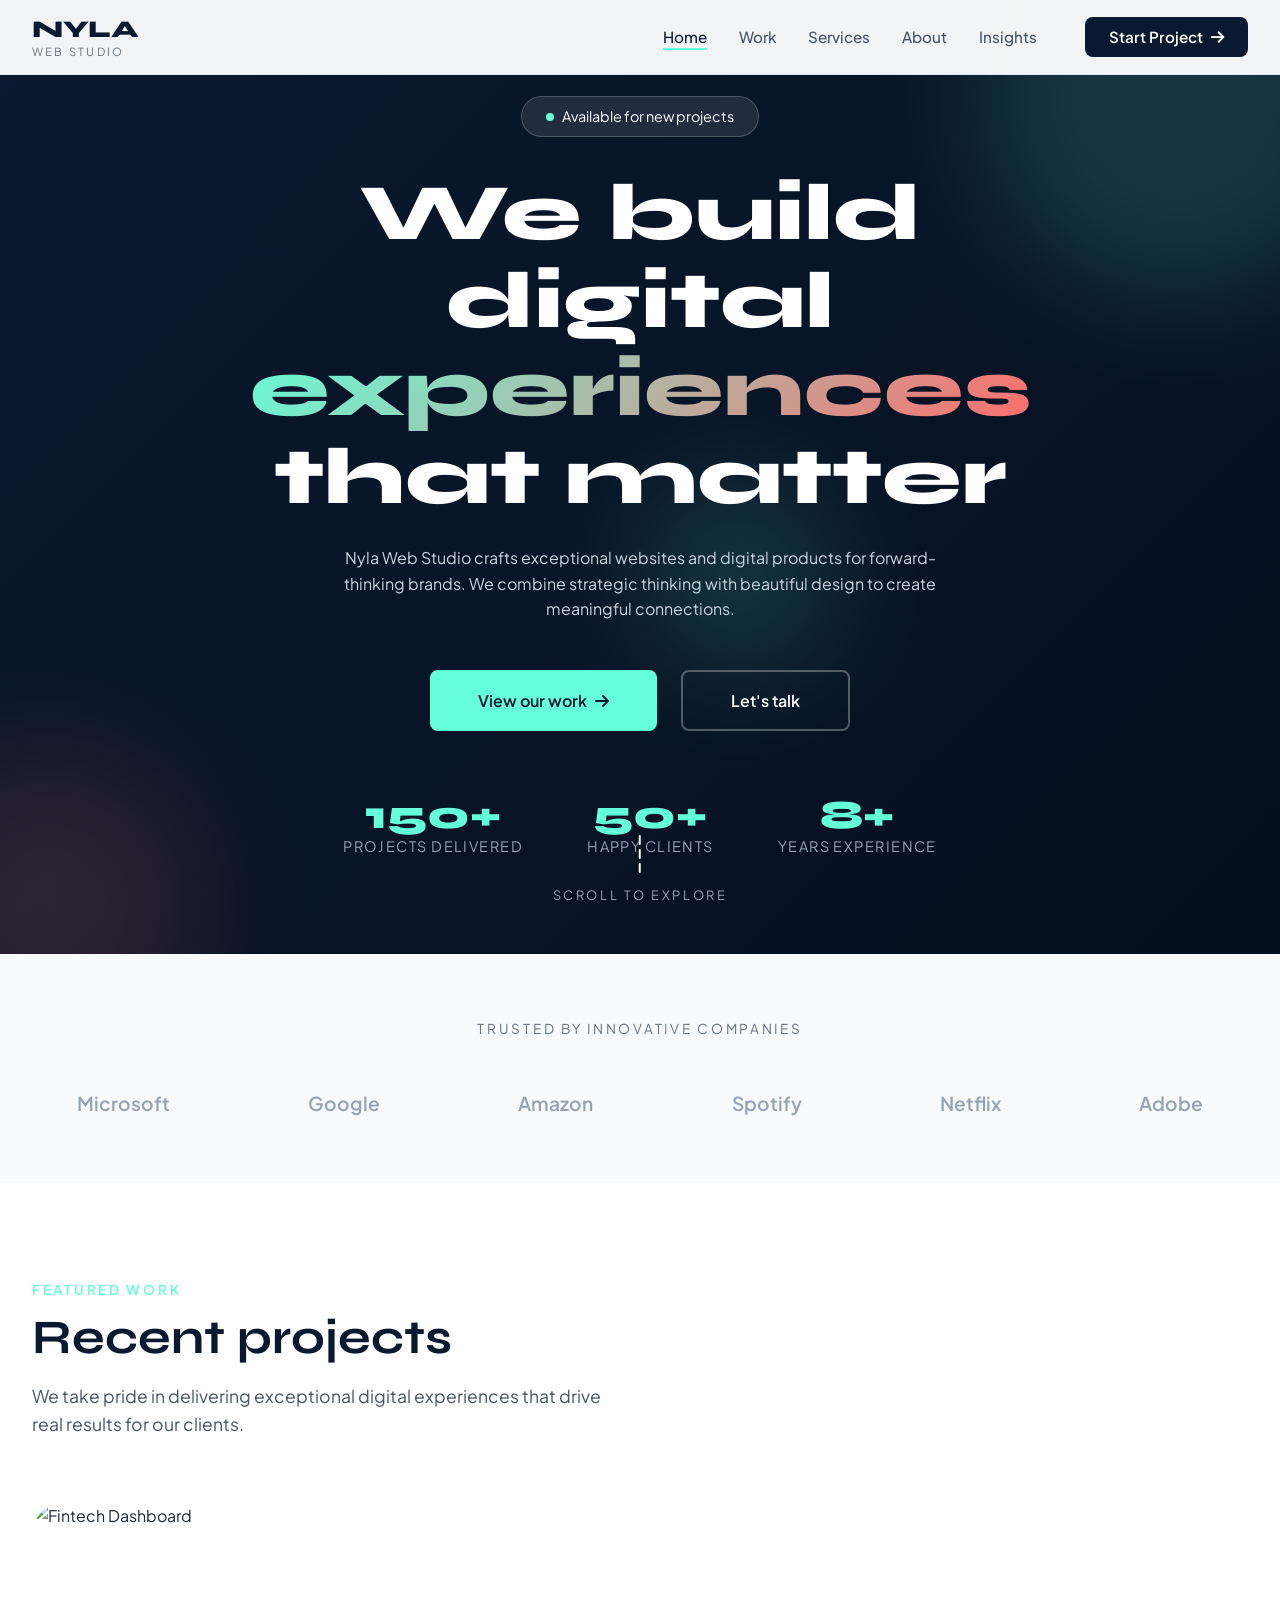
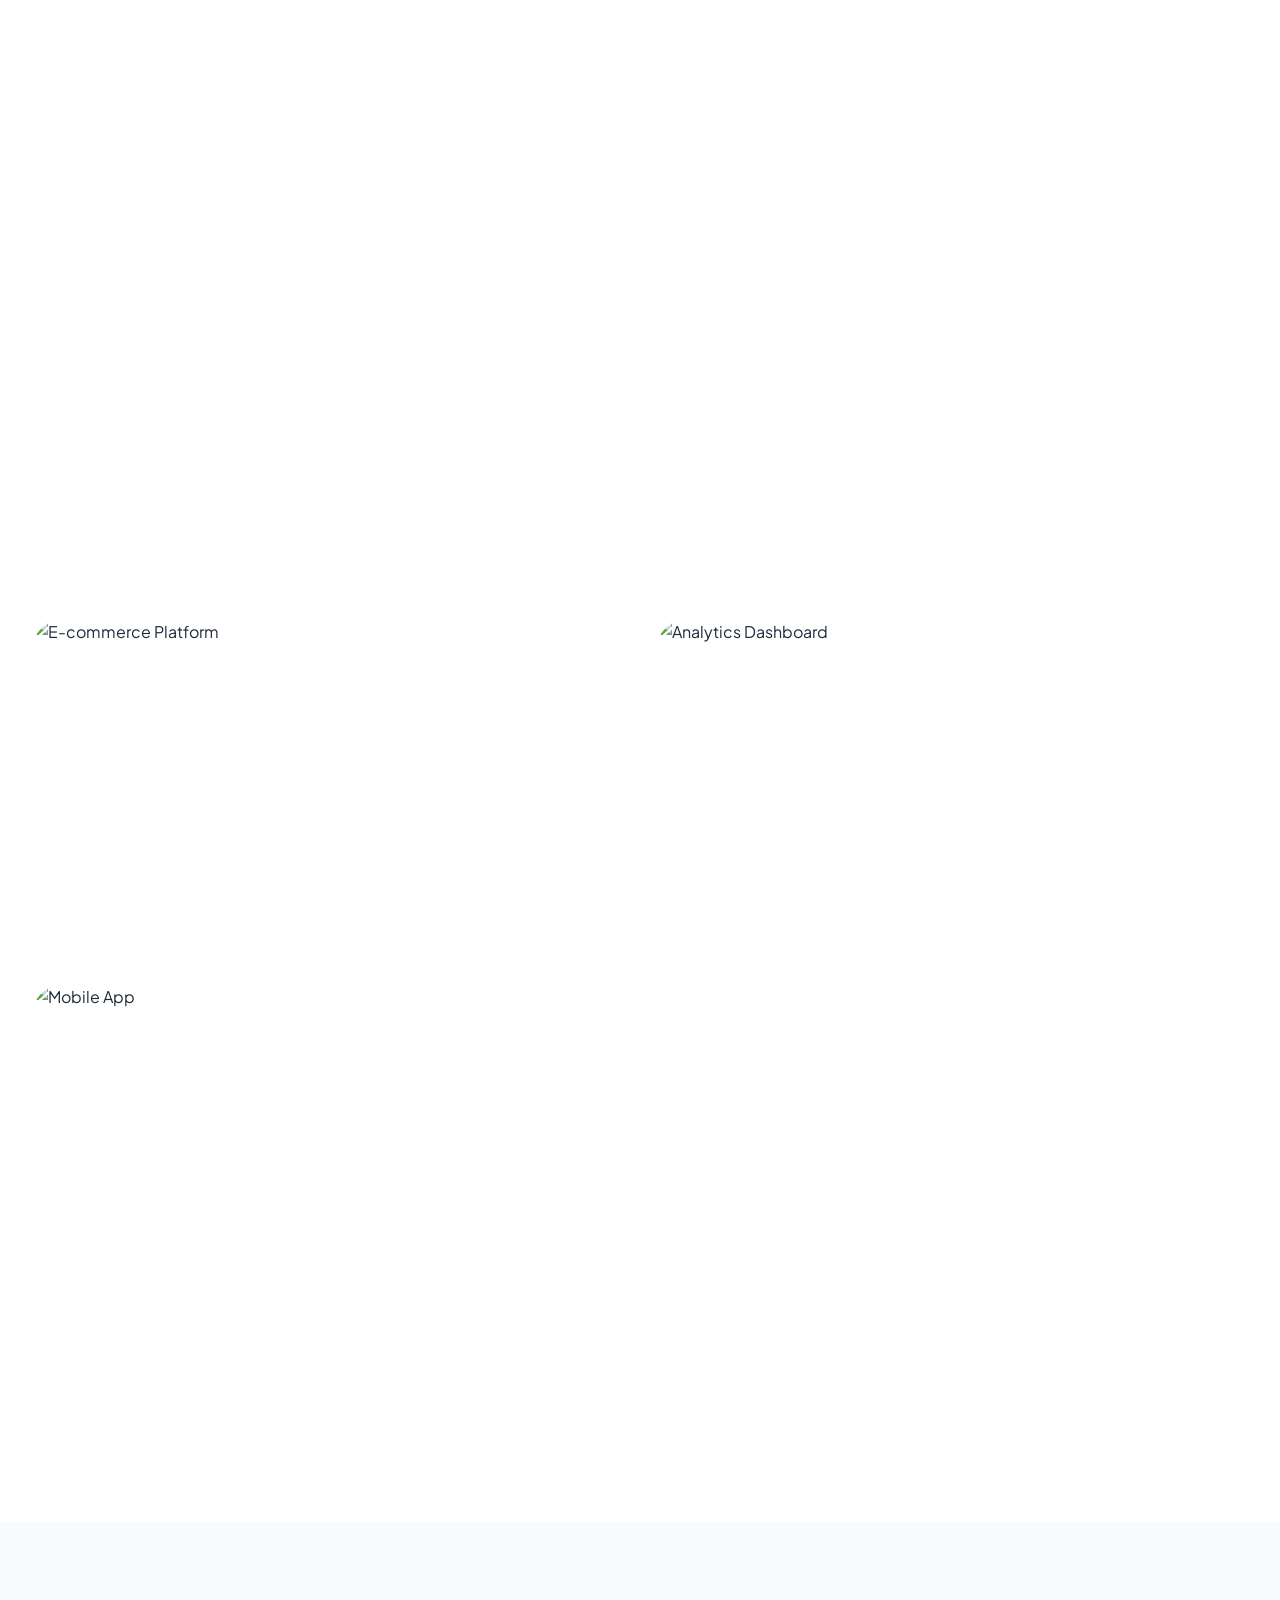
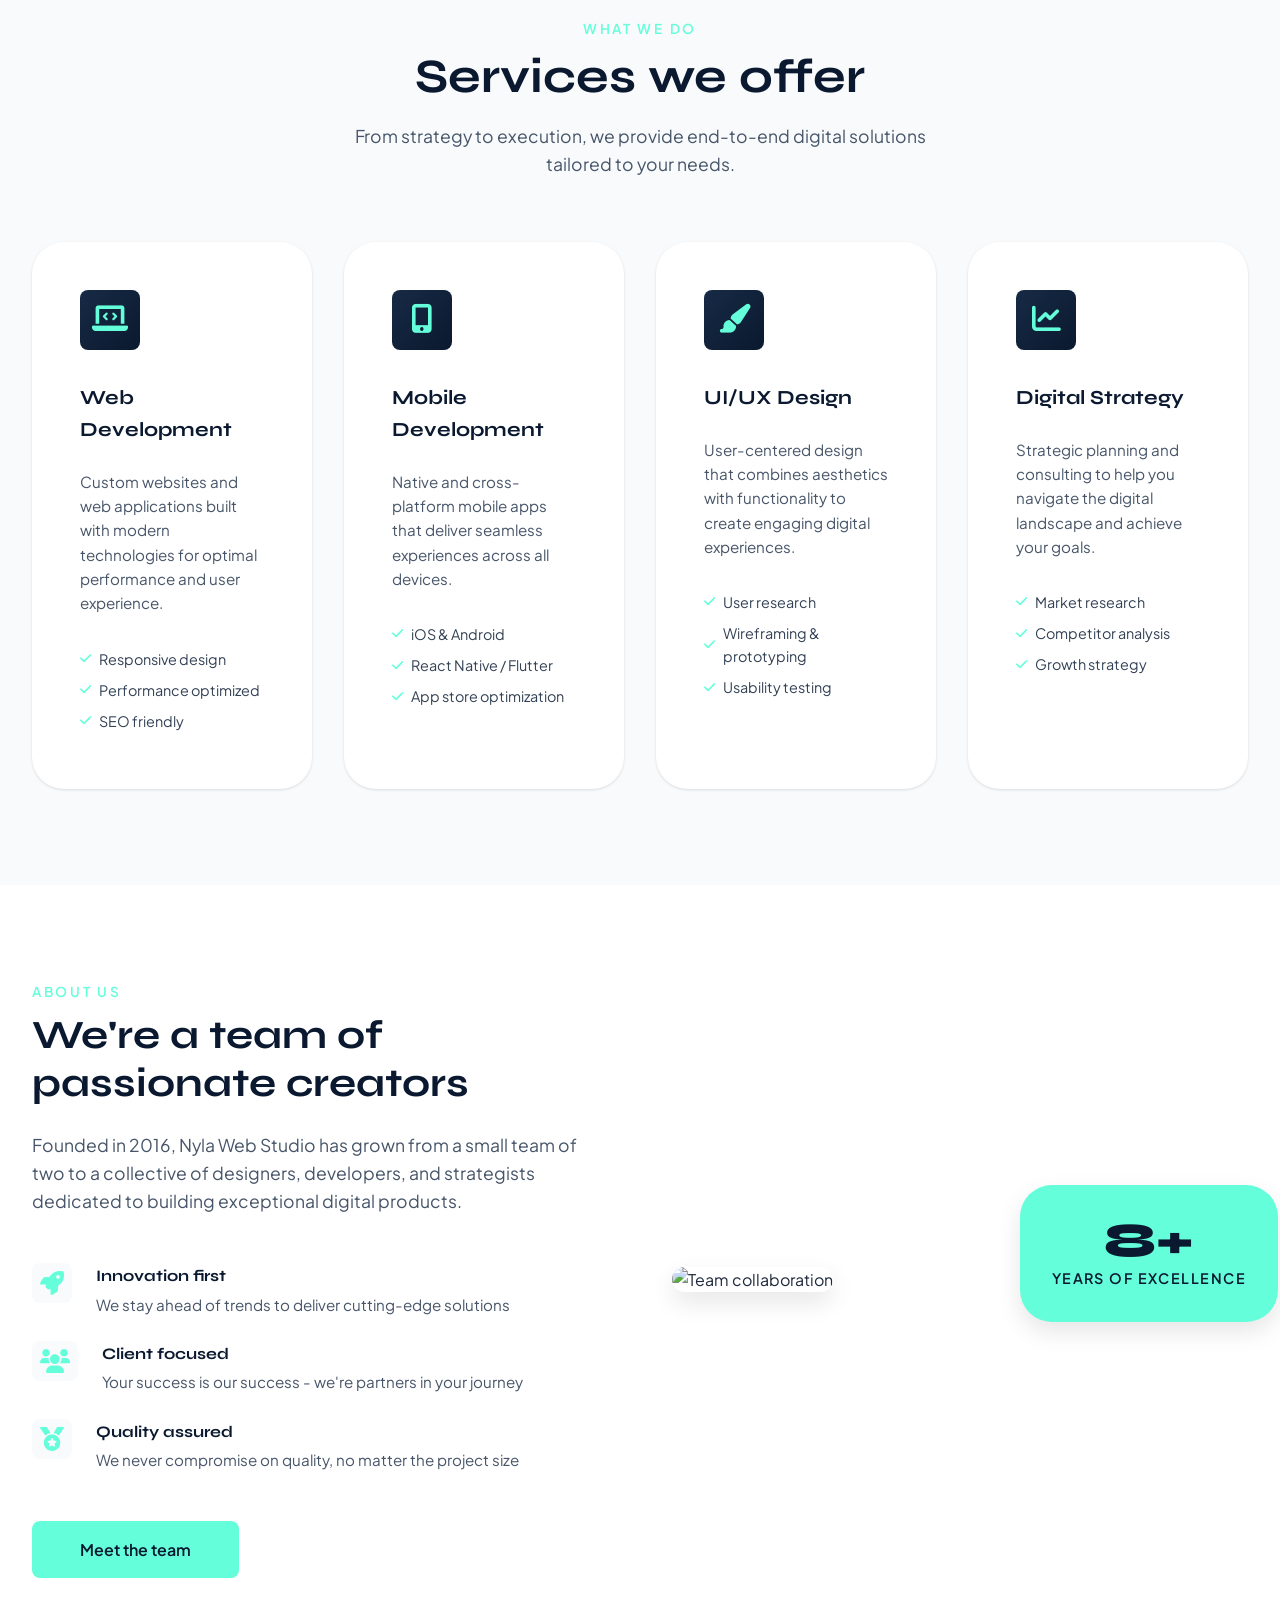
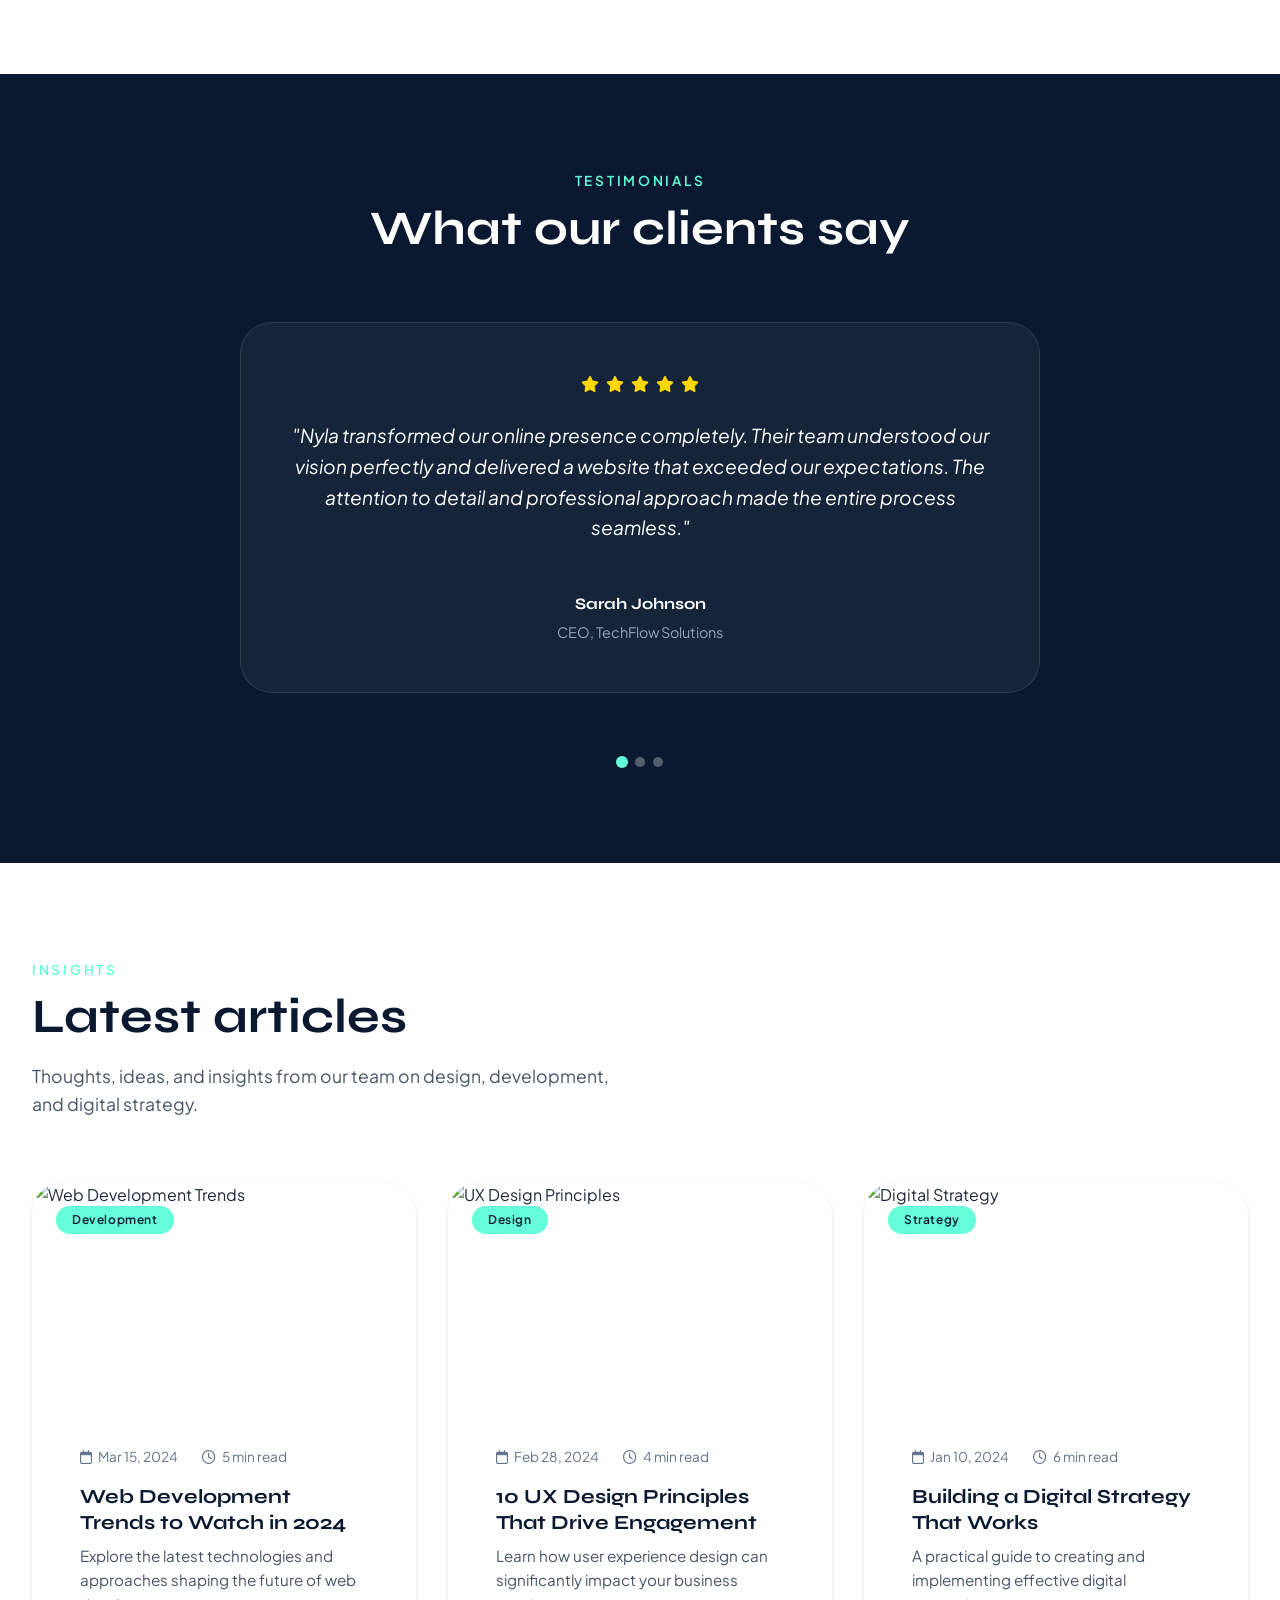
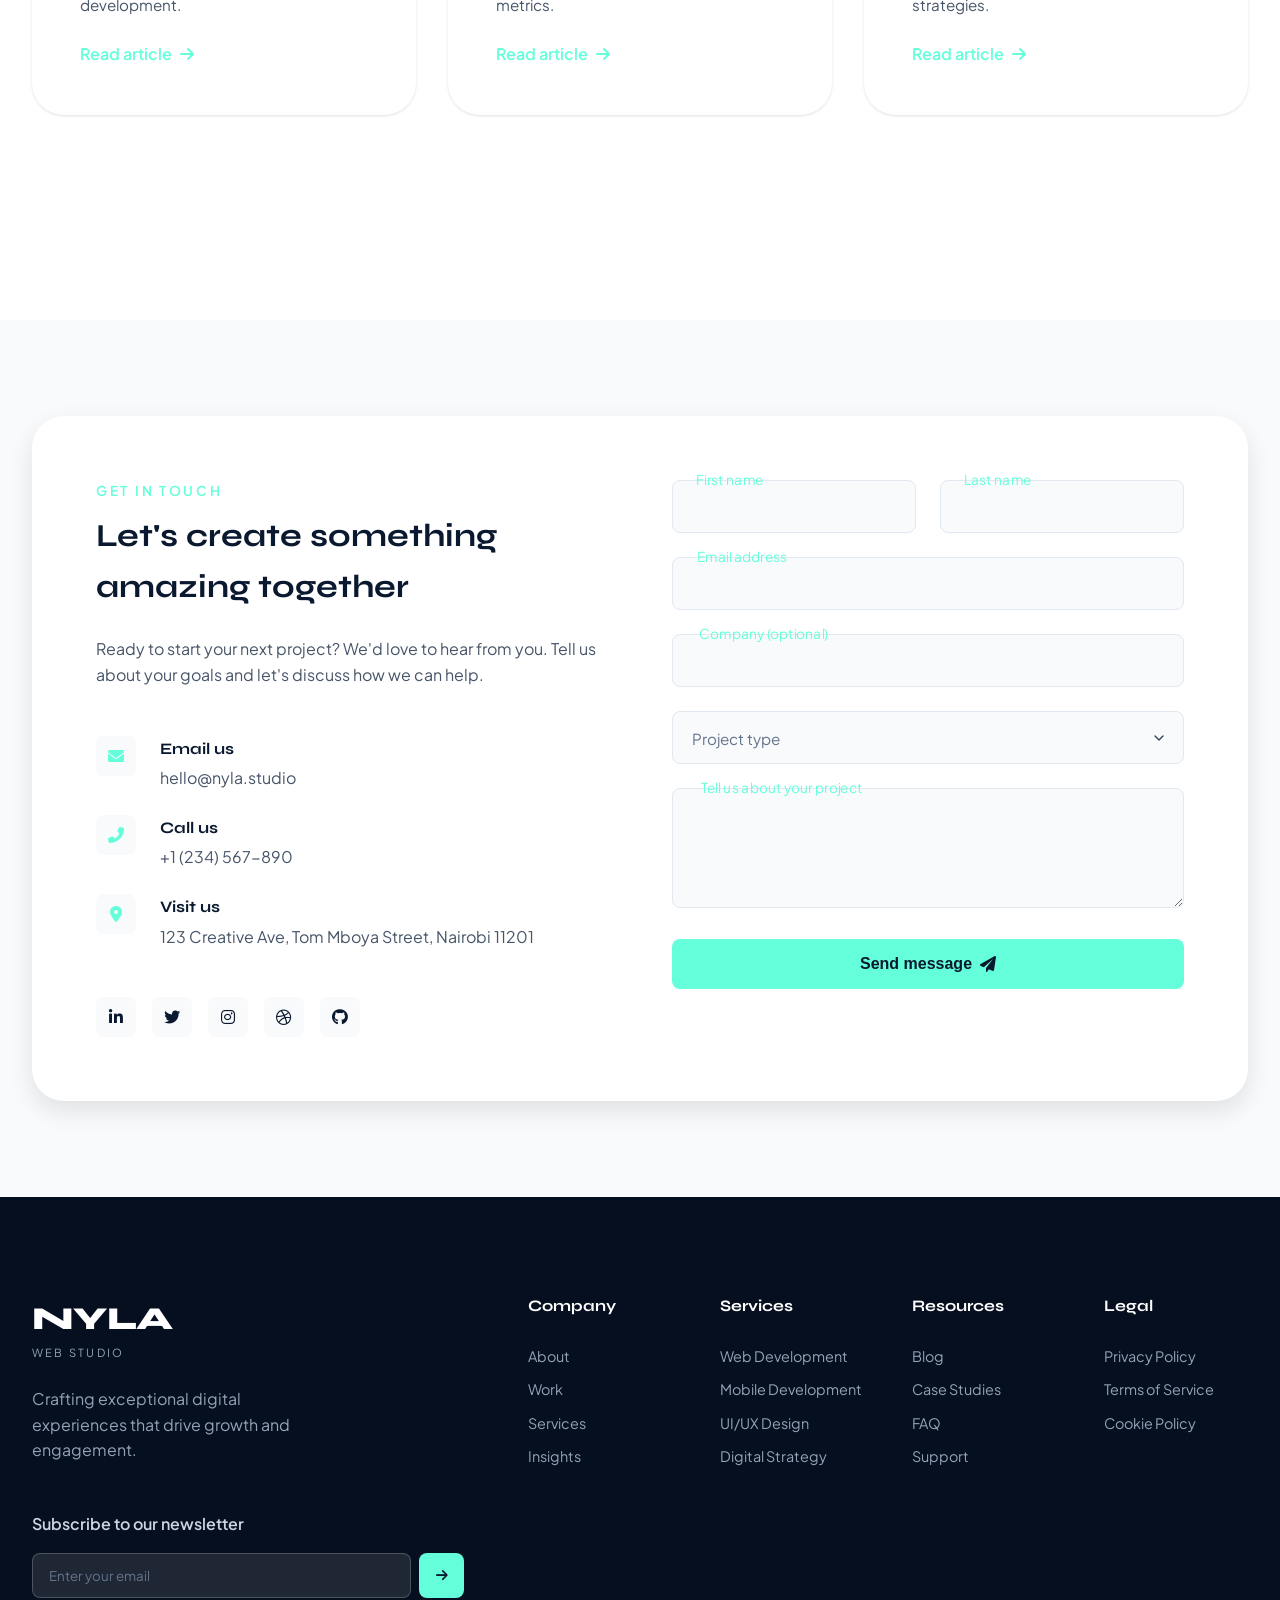
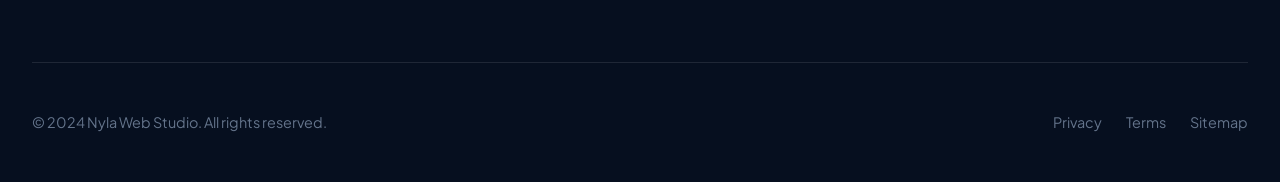
==== index.html @ 53f34f25 "Initial commit: Nyla Web Studio" ====
<!DOCTYPE html>
<html lang="en">
<head>
    <meta charset="UTF-8">
    <meta name="viewport" content="width=device-width, initial-scale=1.0">
    <title>Nyla Web Studio · Digital Innovation & Design</title>
    
    <!-- Font Awesome 6 -->
    <link rel="stylesheet" href="https://cdnjs.cloudflare.com/ajax/libs/font-awesome/6.0.0/css/all.min.css">
    
    <!-- Google Fonts - Professional Pairing -->
    <link rel="preconnect" href="https://fonts.googleapis.com">
    <link rel="preconnect" href="https://fonts.gstatic.com" crossorigin>
    <link href="https://fonts.googleapis.com/css2?family=Plus+Jakarta+Sans:wght@200;300;400;500;600;700;800&family=Syne:wght@400;500;600;700;800&display=swap" rel="stylesheet">
    
    <!-- Custom CSS -->
    <link rel="stylesheet" href="css/style.css">
</head>
<body>
    <!-- Preloader -->
    <div class="preloader">
        <div class="preloader-content">
            <div class="preloader-logo">NYLA</div>
            <div class="preloader-progress">
                <div class="preloader-bar"></div>
            </div>
        </div>
    </div>

    <!-- Navigation -->
    <nav class="navbar">
        <div class="nav-container">
            <a href="#" class="nav-logo">
                <span class="logo-text">NYLA</span>
                <span class="logo-tagline">web studio</span>
            </a>
            
            <div class="nav-menu">
                <ul class="nav-list">
                    <li><a href="#home" class="nav-link active">Home</a></li>
                    <li><a href="#work" class="nav-link">Work</a></li>
                    <li><a href="#services" class="nav-link">Services</a></li>
                    <li><a href="#about" class="nav-link">About</a></li>
                    <li><a href="#insights" class="nav-link">Insights</a></li>
                </ul>
                
                <a href="#contact" class="nav-cta">
                    <span>Start Project</span>
                    <i class="fas fa-arrow-right"></i>
                </a>
            </div>
            
            <div class="nav-toggle">
                <span></span>
                <span></span>
                <span></span>
            </div>
        </div>
    </nav>

    <!-- Hero Section -->
    <section class="hero" id="home">
        <div class="hero-background">
            <div class="hero-shape hero-shape-1"></div>
            <div class="hero-shape hero-shape-2"></div>
            <div class="hero-shape hero-shape-3"></div>
        </div>
        
        <div class="hero-content">
            <div class="hero-badge">
                <span class="badge-pulse"></span>
                Available for new projects
            </div>
            
            <h1 class="hero-title">
                <span class="title-line">We build digital</span>
                <span class="title-line gradient-text">experiences</span>
                <span class="title-line">that matter</span>
            </h1>
            
            <p class="hero-description">
                Nyla Web Studio crafts exceptional websites and digital products for forward-thinking brands. 
                We combine strategic thinking with beautiful design to create meaningful connections.
            </p>
            
            <div class="hero-cta">
                <a href="#work" class="btn btn-primary">
                    View our work
                    <i class="fas fa-arrow-right"></i>
                </a>
                <a href="#contact" class="btn btn-outline">
                    Let's talk
                </a>
            </div>
            
            <div class="hero-stats">
                <div class="stat-item">
                    <div class="stat-number" data-count="150">0</div>
                    <div class="stat-label">Projects delivered</div>
                </div>
                <div class="stat-item">
                    <div class="stat-number" data-count="50">0</div>
                    <div class="stat-label">Happy clients</div>
                </div>
                <div class="stat-item">
                    <div class="stat-number" data-count="8">0</div>
                    <div class="stat-label">Years experience</div>
                </div>
            </div>
        </div>
        
        <div class="hero-scroll">
            <div class="scroll-indicator">
                <span></span>
                <span></span>
                <span></span>
            </div>
            <span class="scroll-text">Scroll to explore</span>
        </div>
    </section>

    <!-- Trusted By Section -->
    <section class="trusted-by">
        <div class="container">
            <p class="trusted-title">Trusted by innovative companies</p>
            <div class="trusted-logos">
                <div class="logo-item"><span>Microsoft</span></div>
                <div class="logo-item"><span>Google</span></div>
                <div class="logo-item"><span>Amazon</span></div>
                <div class="logo-item"><span>Spotify</span></div>
                <div class="logo-item"><span>Netflix</span></div>
                <div class="logo-item"><span>Adobe</span></div>
            </div>
        </div>
    </section>

    <!-- Featured Work Section -->
    <section class="work" id="work">
        <div class="container">
            <div class="section-header">
                <div class="section-subtitle">Featured work</div>
                <h2 class="section-title">Recent projects</h2>
                <p class="section-description">
                    We take pride in delivering exceptional digital experiences that drive real results for our clients.
                </p>
            </div>
            
            <div class="work-grid">
                <!-- Project 1 -->
                <div class="work-item featured">
                    <div class="work-media">
                        <img src="https://images.unsplash.com/photo-1460925895917-afdab827c52f?w=1200" alt="Fintech Dashboard" class="work-image">
                        <div class="work-overlay">
                            <div class="work-categories">
                                <span>Web App</span>
                                <span>Dashboard</span>
                            </div>
                            <h3 class="work-title">Fintech Analytics Platform</h3>
                            <p class="work-description">A comprehensive dashboard for real-time financial data visualization and reporting.</p>
                            <a href="#" class="work-link">
                                View case study <i class="fas fa-arrow-right"></i>
                            </a>
                        </div>
                    </div>
                </div>
                
                <!-- Project 2 -->
                <div class="work-item">
                    <div class="work-media">
                        <img src="https://images.unsplash.com/photo-1522542550221-31fd19575a2d?w=800" alt="E-commerce Platform" class="work-image">
                        <div class="work-overlay">
                            <div class="work-categories">
                                <span>E-commerce</span>
                                <span>Mobile</span>
                            </div>
                            <h3 class="work-title">Luxury Fashion Store</h3>
                            <p class="work-description">Premium e-commerce experience for a high-end fashion brand.</p>
                            <a href="#" class="work-link">
                                View case study <i class="fas fa-arrow-right"></i>
                            </a>
                        </div>
                    </div>
                </div>
                
                <!-- Project 3 -->
                <div class="work-item">
                    <div class="work-media">
                        <img src="https://images.unsplash.com/photo-1551288049-bebda4e38f71?w=800" alt="Analytics Dashboard" class="work-image">
                        <div class="work-overlay">
                            <div class="work-categories">
                                <span>SaaS</span>
                                <span>Analytics</span>
                            </div>
                            <h3 class="work-title">Marketing Intelligence</h3>
                            <p class="work-description">SaaS platform for marketing teams to track and optimize campaigns.</p>
                            <a href="#" class="work-link">
                                View case study <i class="fas fa-arrow-right"></i>
                            </a>
                        </div>
                    </div>
                </div>
                
                <!-- Project 4 -->
                <div class="work-item">
                    <div class="work-media">
                        <img src="https://images.unsplash.com/photo-1551650975-87deedd944c3?w=800" alt="Mobile App" class="work-image">
                        <div class="work-overlay">
                            <div class="work-categories">
                                <span>Mobile App</span>
                                <span>iOS/Android</span>
                            </div>
                            <h3 class="work-title">Fitness Tracker App</h3>
                            <p class="work-description">Cross-platform fitness application with personalized workout plans.</p>
                            <a href="#" class="work-link">
                                View case study <i class="fas fa-arrow-right"></i>
                            </a>
                        </div>
                    </div>
                </div>
            </div>
            
            <div class="work-cta">
                <a href="#" class="btn btn-outline">
                    View all projects
                    <i class="fas fa-arrow-right"></i>
                </a>
            </div>
        </div>
    </section>

    <!-- Services Section -->
    <section class="services" id="services">
        <div class="container">
            <div class="section-header center">
                <div class="section-subtitle">What we do</div>
                <h2 class="section-title">Services we offer</h2>
                <p class="section-description">
                    From strategy to execution, we provide end-to-end digital solutions tailored to your needs.
                </p>
            </div>
            
            <div class="services-grid">
                <!-- Service 1 -->
                <div class="service-card">
                    <div class="service-icon">
                        <i class="fas fa-laptop-code"></i>
                    </div>
                    <h3 class="service-title">Web Development</h3>
                    <p class="service-description">
                        Custom websites and web applications built with modern technologies for optimal performance and user experience.
                    </p>
                    <ul class="service-features">
                        <li><i class="fas fa-check"></i> Responsive design</li>
                        <li><i class="fas fa-check"></i> Performance optimized</li>
                        <li><i class="fas fa-check"></i> SEO friendly</li>
                    </ul>
                </div>
                
                <!-- Service 2 -->
                <div class="service-card">
                    <div class="service-icon">
                        <i class="fas fa-mobile-alt"></i>
                    </div>
                    <h3 class="service-title">Mobile Development</h3>
                    <p class="service-description">
                        Native and cross-platform mobile apps that deliver seamless experiences across all devices.
                    </p>
                    <ul class="service-features">
                        <li><i class="fas fa-check"></i> iOS & Android</li>
                        <li><i class="fas fa-check"></i> React Native / Flutter</li>
                        <li><i class="fas fa-check"></i> App store optimization</li>
                    </ul>
                </div>
                
                <!-- Service 3 -->
                <div class="service-card">
                    <div class="service-icon">
                        <i class="fas fa-paint-brush"></i>
                    </div>
                    <h3 class="service-title">UI/UX Design</h3>
                    <p class="service-description">
                        User-centered design that combines aesthetics with functionality to create engaging digital experiences.
                    </p>
                    <ul class="service-features">
                        <li><i class="fas fa-check"></i> User research</li>
                        <li><i class="fas fa-check"></i> Wireframing & prototyping</li>
                        <li><i class="fas fa-check"></i> Usability testing</li>
                    </ul>
                </div>
                
                <!-- Service 4 -->
                <div class="service-card">
                    <div class="service-icon">
                        <i class="fas fa-chart-line"></i>
                    </div>
                    <h3 class="service-title">Digital Strategy</h3>
                    <p class="service-description">
                        Strategic planning and consulting to help you navigate the digital landscape and achieve your goals.
                    </p>
                    <ul class="service-features">
                        <li><i class="fas fa-check"></i> Market research</li>
                        <li><i class="fas fa-check"></i> Competitor analysis</li>
                        <li><i class="fas fa-check"></i> Growth strategy</li>
                    </ul>
                </div>
            </div>
        </div>
    </section>

    <!-- About Section -->
    <section class="about" id="about">
        <div class="container">
            <div class="about-grid">
                <div class="about-content">
                    <div class="section-subtitle">About us</div>
                    <h2 class="about-title">We're a team of passionate creators</h2>
                    <p class="about-description">
                        Founded in 2016, Nyla Web Studio has grown from a small team of two to a collective of 
                        designers, developers, and strategists dedicated to building exceptional digital products.
                    </p>
                    
                    <div class="about-features">
                        <div class="feature">
                            <i class="fas fa-rocket"></i>
                            <div>
                                <h4>Innovation first</h4>
                                <p>We stay ahead of trends to deliver cutting-edge solutions</p>
                            </div>
                        </div>
                        <div class="feature">
                            <i class="fas fa-users"></i>
                            <div>
                                <h4>Client focused</h4>
                                <p>Your success is our success - we're partners in your journey</p>
                            </div>
                        </div>
                        <div class="feature">
                            <i class="fas fa-medal"></i>
                            <div>
                                <h4>Quality assured</h4>
                                <p>We never compromise on quality, no matter the project size</p>
                            </div>
                        </div>
                    </div>
                    
                    <div class="about-cta">
                        <a href="#" class="btn btn-primary">Meet the team</a>
                    </div>
                </div>
                
                <div class="about-image">
                    <img src="https://images.unsplash.com/photo-1522071820081-009f0129c71c?w=800" alt="Team collaboration">
                    <div class="experience-badge">
                        <span class="years">8+</span>
                        <span class="text">Years of excellence</span>
                    </div>
                </div>
            </div>
        </div>
    </section>

    <!-- Testimonials -->
    <section class="testimonials">
        <div class="container">
            <div class="section-header center">
                <div class="section-subtitle">Testimonials</div>
                <h2 class="section-title">What our clients say</h2>
            </div>
            
            <div class="testimonials-slider">
                <div class="testimonial-card active">
                    <div class="testimonial-rating">
                        <i class="fas fa-star"></i>
                        <i class="fas fa-star"></i>
                        <i class="fas fa-star"></i>
                        <i class="fas fa-star"></i>
                        <i class="fas fa-star"></i>
                    </div>
                    <p class="testimonial-text">
                        "Nyla transformed our online presence completely. Their team understood our vision perfectly and 
                        delivered a website that exceeded our expectations. The attention to detail and professional approach 
                        made the entire process seamless."
                    </p>
                    <div class="testimonial-author">
                        <div class="author-info">
                            <h4>Sarah Johnson</h4>
                            <p>CEO, TechFlow Solutions</p>
                        </div>
                    </div>
                </div>
                
                <div class="testimonial-card">
                    <div class="testimonial-rating">
                        <i class="fas fa-star"></i>
                        <i class="fas fa-star"></i>
                        <i class="fas fa-star"></i>
                        <i class="fas fa-star"></i>
                        <i class="fas fa-star"></i>
                    </div>
                    <p class="testimonial-text">
                        "Working with Nyla was a game-changer for our startup. They didn't just build a website; they built 
                        a platform that scales with our growth. Their strategic input was invaluable."
                    </p>
                    <div class="testimonial-author">
                        <div class="author-info">
                            <h4>Michael Chen</h4>
                            <p>Founder, Innovate Labs</p>
                        </div>
                    </div>
                </div>
                
                <div class="testimonial-card">
                    <div class="testimonial-rating">
                        <i class="fas fa-star"></i>
                        <i class="fas fa-star"></i>
                        <i class="fas fa-star"></i>
                        <i class="fas fa-star"></i>
                        <i class="fas fa-star"></i>
                    </div>
                    <p class="testimonial-text">
                        "The team at Nyla is exceptional. They're not just developers; they're strategic partners who care 
                        about our success. Our traffic and conversions have increased significantly since launch."
                    </p>
                    <div class="testimonial-author">
                        <div class="author-info">
                            <h4>Emily Rodriguez</h4>
                            <p>Marketing Director, Bloom Cosmetics</p>
                        </div>
                    </div>
                </div>
            </div>
            
            <div class="testimonial-dots">
                <span class="dot active"></span>
                <span class="dot"></span>
                <span class="dot"></span>
            </div>
        </div>
    </section>

    <!-- Insights Section -->
    <section class="insights" id="insights">
        <div class="container">
            <div class="section-header">
                <div class="section-subtitle">Insights</div>
                <h2 class="section-title">Latest articles</h2>
                <p class="section-description">
                    Thoughts, ideas, and insights from our team on design, development, and digital strategy.
                </p>
            </div>
            
            <div class="insights-grid">
                <article class="insight-card">
                    <div class="insight-image">
                        <img src="https://images.unsplash.com/photo-1551434678-e076c223a692?w=600" alt="Web Development Trends">
                        <div class="insight-category">Development</div>
                    </div>
                    <div class="insight-content">
                        <div class="insight-meta">
                            <span><i class="far fa-calendar"></i> Mar 15, 2024</span>
                            <span><i class="far fa-clock"></i> 5 min read</span>
                        </div>
                        <h3 class="insight-title">Web Development Trends to Watch in 2024</h3>
                        <p class="insight-excerpt">Explore the latest technologies and approaches shaping the future of web development.</p>
                        <a href="#" class="insight-link">
                            Read article <i class="fas fa-arrow-right"></i>
                        </a>
                    </div>
                </article>
                
                <article class="insight-card">
                    <div class="insight-image">
                        <img src="https://images.unsplash.com/photo-1586717791821-3f44a563fa4c?w=600" alt="UX Design Principles">
                        <div class="insight-category">Design</div>
                    </div>
                    <div class="insight-content">
                        <div class="insight-meta">
                            <span><i class="far fa-calendar"></i> Feb 28, 2024</span>
                            <span><i class="far fa-clock"></i> 4 min read</span>
                        </div>
                        <h3 class="insight-title">10 UX Design Principles That Drive Engagement</h3>
                        <p class="insight-excerpt">Learn how user experience design can significantly impact your business metrics.</p>
                        <a href="#" class="insight-link">
                            Read article <i class="fas fa-arrow-right"></i>
                        </a>
                    </div>
                </article>
                
                <article class="insight-card">
                    <div class="insight-image">
                        <img src="https://images.unsplash.com/photo-1460925895917-afdab827c52f?w=600" alt="Digital Strategy">
                        <div class="insight-category">Strategy</div>
                    </div>
                    <div class="insight-content">
                        <div class="insight-meta">
                            <span><i class="far fa-calendar"></i> Jan 10, 2024</span>
                            <span><i class="far fa-clock"></i> 6 min read</span>
                        </div>
                        <h3 class="insight-title">Building a Digital Strategy That Works</h3>
                        <p class="insight-excerpt">A practical guide to creating and implementing effective digital strategies.</p>
                        <a href="#" class="insight-link">
                            Read article <i class="fas fa-arrow-right"></i>
                        </a>
                    </div>
                </article>
            </div>
            
            <div class="insights-cta">
                <a href="#" class="btn btn-outline">
                    View all articles
                    <i class="fas fa-arrow-right"></i>
                </a>
            </div>
        </div>
    </section>

    <!-- Contact Section -->
    <section class="contact" id="contact">
        <div class="container">
            <div class="contact-grid">
                <div class="contact-info">
                    <div class="section-subtitle">Get in touch</div>
                    <h2 class="contact-title">Let's create something amazing together</h2>
                    <p class="contact-description">
                        Ready to start your next project? We'd love to hear from you. Tell us about your goals and let's discuss how we can help.
                    </p>
                    
                    <div class="contact-details">
                        <div class="contact-item">
                            <div class="contact-icon">
                                <i class="fas fa-envelope"></i>
                            </div>
                            <div>
                                <h4>Email us</h4>
                                <a href="mailto:hello@nyla.studio">hello@nyla.studio</a>
                            </div>
                        </div>
                        
                        <div class="contact-item">
                            <div class="contact-icon">
                                <i class="fas fa-phone-alt"></i>
                            </div>
                            <div>
                                <h4>Call us</h4>
                                <a href="tel:+1234567890">+1 (234) 567-890</a>
                            </div>
                        </div>
                        
                        <div class="contact-item">
                            <div class="contact-icon">
                                <i class="fas fa-map-marker-alt"></i>
                            </div>
                            <div>
                                <h4>Visit us</h4>
                                <p>123 Creative Ave, Tom Mboya Street, Nairobi 11201</p>
                            </div>
                        </div>
                    </div>
                    
                    <div class="social-links">
                        <a href="#" class="social-link"><i class="fab fa-linkedin-in"></i></a>
                        <a href="#" class="social-link"><i class="fab fa-twitter"></i></a>
                        <a href="#" class="social-link"><i class="fab fa-instagram"></i></a>
                        <a href="#" class="social-link"><i class="fab fa-dribbble"></i></a>
                        <a href="#" class="social-link"><i class="fab fa-github"></i></a>
                    </div>
                </div>
                
                <form class="contact-form" id="contactForm">
                    <div class="form-row">
                        <div class="form-group">
                            <input type="text" id="firstName" name="firstName" required>
                            <label for="firstName">First name</label>
                        </div>
                        
                        <div class="form-group">
                            <input type="text" id="lastName" name="lastName" required>
                            <label for="lastName">Last name</label>
                        </div>
                    </div>
                    
                    <div class="form-group">
                        <input type="email" id="email" name="email" required>
                        <label for="email">Email address</label>
                    </div>
                    
                    <div class="form-group">
                        <input type="text" id="company" name="company">
                        <label for="company">Company (optional)</label>
                    </div>
                    
                    <div class="form-group">
                        <select id="projectType" name="projectType" required>
                            <option value="" disabled selected></option>
                            <option value="web">Website</option>
                            <option value="mobile">Mobile App</option>
                            <option value="ecommerce">E-commerce</option>
                            <option value="strategy">Strategy</option>
                            <option value="other">Other</option>
                        </select>
                        <label for="projectType">Project type</label>
                    </div>
                    
                    <div class="form-group">
                        <textarea id="message" name="message" rows="4" required></textarea>
                        <label for="message">Tell us about your project</label>
                    </div>
                    
                    <button type="submit" class="btn btn-primary btn-full">
                        Send message
                        <i class="fas fa-paper-plane"></i>
                    </button>
                </form>
            </div>
        </div>
    </section>

    <!-- Footer -->
    <footer class="footer">
        <div class="container">
            <div class="footer-grid">
                <div class="footer-info">
                    <div class="footer-logo">
                        <span class="logo-text">NYLA</span>
                        <span class="logo-tagline">web studio</span>
                    </div>
                    <p class="footer-description">
                        Crafting exceptional digital experiences that drive growth and engagement.
                    </p>
                    <div class="footer-newsletter">
                        <p>Subscribe to our newsletter</p>
                        <form class="newsletter-form">
                            <input type="email" placeholder="Enter your email">
                            <button type="submit">
                                <i class="fas fa-arrow-right"></i>
                            </button>
                        </form>
                    </div>
                </div>
                
                <div class="footer-links">
                    <div class="footer-column">
                        <h4>Company</h4>
                        <ul>
                            <li><a href="#about">About</a></li>
                            <li><a href="#work">Work</a></li>
                            <li><a href="#services">Services</a></li>
                            <li><a href="#insights">Insights</a></li>
                        </ul>
                    </div>
                    
                    <div class="footer-column">
                        <h4>Services</h4>
                        <ul>
                            <li><a href="#">Web Development</a></li>
                            <li><a href="#">Mobile Development</a></li>
                            <li><a href="#">UI/UX Design</a></li>
                            <li><a href="#">Digital Strategy</a></li>
                        </ul>
                    </div>
                    
                    <div class="footer-column">
                        <h4>Resources</h4>
                        <ul>
                            <li><a href="#">Blog</a></li>
                            <li><a href="#">Case Studies</a></li>
                            <li><a href="#">FAQ</a></li>
                            <li><a href="#">Support</a></li>
                        </ul>
                    </div>
                    
                    <div class="footer-column">
                        <h4>Legal</h4>
                        <ul>
                            <li><a href="#">Privacy Policy</a></li>
                            <li><a href="#">Terms of Service</a></li>
                            <li><a href="#">Cookie Policy</a></li>
                        </ul>
                    </div>
                </div>
            </div>
            
            <div class="footer-bottom">
                <p>&copy; 2024 Nyla Web Studio. All rights reserved.</p>
                <div class="footer-bottom-links">
                    <a href="#">Privacy</a>
                    <a href="#">Terms</a>
                    <a href="#">Sitemap</a>
                </div>
            </div>
        </div>
    </footer>

    <!-- Custom JS -->
    <script src="js/main.js"></script>
</body>
</html>
---- css/style.css ----
/* ==========================================================================
   Reset & Variables
   ========================================================================== */

* {
    margin: 0;
    padding: 0;
    box-sizing: border-box;
}

:root {
    /* Colors */
    --primary: #0a192f;
    --primary-dark: #060f1f;
    --primary-light: #172a45;
    --secondary: #64ffda;
    --secondary-dark: #4cd8b8;
    --accent: #ff6b6b;
    --white: #ffffff;
    --off-white: #f8fafc;
    --gray-100: #f1f5f9;
    --gray-200: #e2e8f0;
    --gray-300: #cbd5e1;
    --gray-400: #94a3b8;
    --gray-500: #64748b;
    --gray-600: #475569;
    --gray-700: #334155;
    --gray-800: #1e293b;
    --gray-900: #0f172a;
    
    /* Typography */
    --font-primary: 'Plus Jakarta Sans', sans-serif;
    --font-display: 'Syne', sans-serif;
    
    /* Spacing */
    --space-xs: 0.5rem;
    --space-sm: 1rem;
    --space-md: 1.5rem;
    --space-lg: 2rem;
    --space-xl: 3rem;
    --space-2xl: 4rem;
    --space-3xl: 6rem;
    
    /* Other */
    --radius-sm: 0.5rem;
    --radius-md: 1rem;
    --radius-lg: 2rem;
    --shadow-sm: 0 1px 3px rgba(0,0,0,0.12);
    --shadow-md: 0 4px 6px rgba(0,0,0,0.1);
    --shadow-lg: 0 10px 25px rgba(0,0,0,0.1);
    --transition: all 0.3s ease;
}

/* ==========================================================================
   Base Styles
   ========================================================================== */

body {
    font-family: var(--font-primary);
    color: var(--gray-800);
    background: var(--white);
    line-height: 1.6;
    overflow-x: hidden;
}

html {
    scroll-behavior: smooth;
}

.container {
    max-width: 1280px;
    margin: 0 auto;
    padding: 0 var(--space-lg);
}

/* ==========================================================================
   Preloader
   ========================================================================== */

.preloader {
    position: fixed;
    inset: 0;
    background: var(--primary);
    z-index: 9999;
    display: flex;
    align-items: center;
    justify-content: center;
    transition: opacity 0.5s ease, visibility 0.5s ease;
}

.preloader.hidden {
    opacity: 0;
    visibility: hidden;
}

.preloader-content {
    text-align: center;
}

.preloader-logo {
    font-family: var(--font-display);
    font-size: 3rem;
    font-weight: 800;
    color: var(--white);
    letter-spacing: -0.02em;
    margin-bottom: var(--space-lg);
    animation: pulse 2s infinite;
}

@keyframes pulse {
    0%, 100% { opacity: 1; }
    50% { opacity: 0.5; }
}

.preloader-progress {
    width: 200px;
    height: 2px;
    background: rgba(255,255,255,0.2);
    border-radius: 2px;
    overflow: hidden;
}

.preloader-bar {
    width: 0%;
    height: 100%;
    background: var(--secondary);
    animation: load 2s ease forwards;
}

@keyframes load {
    0% { width: 0%; }
    100% { width: 100%; }
}

/* ==========================================================================
   Navigation
   ========================================================================== */

.navbar {
    position: fixed;
    top: 0;
    left: 0;
    width: 100%;
    z-index: 1000;
    background: rgba(255,255,255,0.95);
    backdrop-filter: blur(10px);
    -webkit-backdrop-filter: blur(10px);
    border-bottom: 1px solid var(--gray-200);
    transition: var(--transition);
}

.navbar.scrolled {
    box-shadow: var(--shadow-md);
}

.nav-container {
    max-width: 1280px;
    margin: 0 auto;
    padding: var(--space-sm) var(--space-lg);
    display: flex;
    justify-content: space-between;
    align-items: center;
}

.nav-logo {
    text-decoration: none;
    display: flex;
    flex-direction: column;
    line-height: 1.2;
}

.logo-text {
    font-family: var(--font-display);
    font-size: 1.5rem;
    font-weight: 800;
    color: var(--primary);
    letter-spacing: -0.02em;
}

.logo-tagline {
    font-size: 0.7rem;
    color: var(--gray-500);
    letter-spacing: 0.2em;
    text-transform: uppercase;
}

.nav-menu {
    display: flex;
    align-items: center;
    gap: var(--space-xl);
}

.nav-list {
    display: flex;
    gap: var(--space-lg);
    list-style: none;
}

.nav-link {
    text-decoration: none;
    color: var(--gray-600);
    font-weight: 500;
    font-size: 0.95rem;
    transition: var(--transition);
    position: relative;
}

.nav-link::after {
    content: '';
    position: absolute;
    bottom: -4px;
    left: 0;
    width: 0;
    height: 2px;
    background: var(--secondary);
    transition: var(--transition);
}

.nav-link:hover,
.nav-link.active {
    color: var(--primary);
}

.nav-link:hover::after,
.nav-link.active::after {
    width: 100%;
}

.nav-cta {
    text-decoration: none;
    display: inline-flex;
    align-items: center;
    gap: var(--space-xs);
    padding: var(--space-xs) var(--space-md);
    background: var(--primary);
    color: var(--white);
    border-radius: var(--radius-sm);
    font-weight: 600;
    font-size: 0.95rem;
    transition: var(--transition);
}

.nav-cta:hover {
    background: var(--secondary);
    color: var(--primary);
    transform: translateY(-2px);
}

.nav-toggle {
    display: none;
    flex-direction: column;
    gap: 6px;
    cursor: pointer;
}

.nav-toggle span {
    width: 30px;
    height: 2px;
    background: var(--primary);
    transition: var(--transition);
}

/* Mobile Navigation */
@media (max-width: 768px) {
    .nav-menu {
        position: fixed;
        top: 72px;
        left: 0;
        width: 100%;
        background: var(--white);
        flex-direction: column;
        padding: var(--space-xl);
        gap: var(--space-lg);
        transform: translateY(-150%);
        opacity: 0;
        transition: var(--transition);
        box-shadow: var(--shadow-lg);
        border-bottom: 1px solid var(--gray-200);
    }
    
    .nav-menu.active {
        transform: translateY(0);
        opacity: 1;
    }
    
    .nav-list {
        flex-direction: column;
        align-items: center;
        gap: var(--space-md);
    }
    
    .nav-toggle {
        display: flex;
    }
    
    .nav-toggle.active span:nth-child(1) {
        transform: rotate(45deg) translate(8px, 6px);
    }
    
    .nav-toggle.active span:nth-child(2) {
        opacity: 0;
    }
    
    .nav-toggle.active span:nth-child(3) {
        transform: rotate(-45deg) translate(8px, -6px);
    }
}

/* ==========================================================================
   Hero Section
   ========================================================================== */

.hero {
    min-height: 100vh;
    display: flex;
    align-items: center;
    position: relative;
    padding: var(--space-3xl) var(--space-lg);
    background: linear-gradient(135deg, var(--primary) 0%, var(--primary-dark) 100%);
    color: var(--white);
    overflow: hidden;
}

.hero-background {
    position: absolute;
    inset: 0;
    overflow: hidden;
}

.hero-shape {
    position: absolute;
    border-radius: 50%;
    filter: blur(60px);
    opacity: 0.15;
}

.hero-shape-1 {
    width: 400px;
    height: 400px;
    background: var(--secondary);
    top: -100px;
    right: -100px;
    animation: float 20s infinite;
}

.hero-shape-2 {
    width: 300px;
    height: 300px;
    background: var(--accent);
    bottom: -100px;
    left: -100px;
    animation: float 15s infinite reverse;
}

.hero-shape-3 {
    width: 200px;
    height: 200px;
    background: var(--secondary);
    top: 50%;
    left: 50%;
    transform: translate(-50%, -50%);
    animation: pulse 10s infinite;
}

@keyframes float {
    0%, 100% { transform: translate(0, 0); }
    25% { transform: translate(50px, 50px); }
    50% { transform: translate(100px, -50px); }
    75% { transform: translate(-50px, 100px); }
}

.hero-content {
    max-width: 800px;
    margin: 0 auto;
    text-align: center;
    position: relative;
    z-index: 10;
}

.hero-badge {
    display: inline-flex;
    align-items: center;
    gap: var(--space-xs);
    padding: var(--space-xs) var(--space-md);
    background: rgba(255,255,255,0.1);
    backdrop-filter: blur(10px);
    border-radius: 100px;
    margin-bottom: var(--space-lg);
    font-size: 0.9rem;
    border: 1px solid rgba(255,255,255,0.2);
}

.badge-pulse {
    width: 8px;
    height: 8px;
    background: var(--secondary);
    border-radius: 50%;
    animation: pulse 2s infinite;
}

.hero-title {
    font-family: var(--font-display);
    font-size: clamp(2.5rem, 8vw, 5rem);
    line-height: 1.1;
    margin-bottom: var(--space-md);
    font-weight: 800;
}

.title-line {
    display: block;
    overflow: hidden;
    animation: reveal 1s ease forwards;
    opacity: 0;
    transform: translateY(100%);
}

.title-line:nth-child(1) { animation-delay: 0.2s; }
.title-line:nth-child(2) { animation-delay: 0.4s; }
.title-line:nth-child(3) { animation-delay: 0.6s; }

@keyframes reveal {
    0% {
        opacity: 0;
        transform: translateY(100%);
    }
    100% {
        opacity: 1;
        transform: translateY(0);
    }
}

.gradient-text {
    background: linear-gradient(135deg, var(--secondary), var(--accent));
    -webkit-background-clip: text;
    -webkit-text-fill-color: transparent;
    background-clip: text;
}

.hero-description {
    font-size: var(--text-lg);
    color: var(--gray-300);
    max-width: 600px;
    margin: 0 auto var(--space-xl);
    animation: fadeUp 1s ease 0.8s forwards;
    opacity: 0;
    transform: translateY(20px);
}

@keyframes fadeUp {
    to {
        opacity: 1;
        transform: translateY(0);
    }
}

.hero-cta {
    display: flex;
    gap: var(--space-md);
    justify-content: center;
    margin-bottom: var(--space-2xl);
    animation: fadeUp 1s ease 1s forwards;
    opacity: 0;
}

.btn {
    display: inline-flex;
    align-items: center;
    gap: var(--space-xs);
    padding: var(--space-sm) var(--space-xl);
    border-radius: var(--radius-sm);
    text-decoration: none;
    font-weight: 600;
    font-size: 1rem;
    transition: var(--transition);
    border: none;
    cursor: pointer;
}

.btn-primary {
    background: var(--secondary);
    color: var(--primary);
}

.btn-primary:hover {
    background: var(--white);
    transform: translateY(-2px);
    box-shadow: var(--shadow-lg);
}

.btn-outline {
    background: transparent;
    border: 2px solid rgba(255,255,255,0.3);
    color: var(--white);
}

.btn-outline:hover {
    border-color: var(--secondary);
    background: rgba(255,255,255,0.1);
    transform: translateY(-2px);
}

.btn-full {
    width: 100%;
    justify-content: center;
}

.hero-stats {
    display: flex;
    justify-content: center;
    gap: var(--space-2xl);
    animation: fadeUp 1s ease 1.2s forwards;
    opacity: 0;
}

.stat-item {
    text-align: center;
}

.stat-number {
    font-family: var(--font-display);
    font-size: 2.5rem;
    font-weight: 800;
    color: var(--secondary);
    line-height: 1;
}

.stat-label {
    font-size: 0.9rem;
    color: var(--gray-400);
    text-transform: uppercase;
    letter-spacing: 0.1em;
}

.hero-scroll {
    position: absolute;
    bottom: var(--space-xl);
    left: 50%;
    transform: translateX(-50%);
    text-align: center;
    animation: bounce 2s infinite;
}

.scroll-indicator {
    display: flex;
    flex-direction: column;
    align-items: center;
    gap: 4px;
    margin-bottom: var(--space-xs);
}

.scroll-indicator span {
    width: 2px;
    height: 10px;
    background: var(--white);
    border-radius: 1px;
    animation: scrollPulse 1.5s infinite;
}

.scroll-indicator span:nth-child(2) { animation-delay: 0.2s; }
.scroll-indicator span:nth-child(3) { animation-delay: 0.4s; }

@keyframes scrollPulse {
    0%, 100% { opacity: 0.3; }
    50% { opacity: 1; }
}

.scroll-text {
    font-size: 0.8rem;
    color: var(--gray-400);
    text-transform: uppercase;
    letter-spacing: 0.2em;
}

/* ==========================================================================
   Trusted By Section
   ========================================================================== */

.trusted-by {
    padding: var(--space-2xl) 0;
    background: var(--off-white);
}

.trusted-title {
    text-align: center;
    color: var(--gray-500);
    text-transform: uppercase;
    letter-spacing: 0.2em;
    font-size: 0.85rem;
    margin-bottom: var(--space-xl);
}

.trusted-logos {
    display: flex;
    justify-content: space-around;
    align-items: center;
    flex-wrap: wrap;
    gap: var(--space-xl);
}

.logo-item {
    color: var(--gray-400);
    font-weight: 600;
    font-size: 1.2rem;
    transition: var(--transition);
    cursor: default;
}

.logo-item:hover {
    color: var(--primary);
}

/* ==========================================================================
   Work Section
   ========================================================================== */

.work {
    padding: var(--space-3xl) 0;
}

.section-header {
    max-width: 600px;
    margin-bottom: var(--space-2xl);
}

.section-header.center {
    text-align: center;
    margin-left: auto;
    margin-right: auto;
}

.section-subtitle {
    color: var(--secondary);
    text-transform: uppercase;
    letter-spacing: 0.2em;
    font-size: 0.85rem;
    font-weight: 600;
    margin-bottom: var(--space-xs);
}

.section-title {
    font-family: var(--font-display);
    font-size: clamp(2rem, 5vw, 3rem);
    color: var(--primary);
    margin-bottom: var(--space-sm);
    line-height: 1.2;
}

.section-description {
    color: var(--gray-600);
    font-size: 1.1rem;
}

.work-grid {
    display: grid;
    grid-template-columns: repeat(2, 1fr);
    gap: var(--space-lg);
    margin-bottom: var(--space-xl);
}

.work-item {
    position: relative;
    border-radius: var(--radius-lg);
    overflow: hidden;
    cursor: pointer;
}

.work-item.featured {
    grid-column: span 2;
}

.work-media {
    position: relative;
    aspect-ratio: 16/9;
    overflow: hidden;
}

.work-image {
    width: 100%;
    height: 100%;
    object-fit: cover;
    transition: var(--transition);
}

.work-item:hover .work-image {
    transform: scale(1.1);
}

.work-overlay {
    position: absolute;
    inset: 0;
    background: linear-gradient(to top, rgba(0,0,0,0.9), transparent);
    display: flex;
    flex-direction: column;
    justify-content: flex-end;
    padding: var(--space-xl);
    color: var(--white);
    opacity: 0;
    transition: var(--transition);
}

.work-item:hover .work-overlay {
    opacity: 1;
}

.work-categories {
    display: flex;
    gap: var(--space-xs);
    margin-bottom: var(--space-sm);
}

.work-categories span {
    padding: 0.25rem 0.75rem;
    background: rgba(255,255,255,0.2);
    backdrop-filter: blur(10px);
    border-radius: 100px;
    font-size: 0.75rem;
    font-weight: 600;
    letter-spacing: 0.05em;
}

.work-title {
    font-family: var(--font-display);
    font-size: 1.5rem;
    margin-bottom: var(--space-xs);
}

.work-description {
    font-size: 0.95rem;
    opacity: 0.8;
    margin-bottom: var(--space-md);
    max-width: 400px;
}

.work-link {
    color: var(--secondary);
    text-decoration: none;
    font-weight: 600;
    display: inline-flex;
    align-items: center;
    gap: var(--space-xs);
    transition: var(--transition);
}

.work-link:hover {
    gap: var(--space-sm);
}

.work-cta {
    text-align: center;
}

/* ==========================================================================
   Services Section
   ========================================================================== */

.services {
    padding: var(--space-3xl) 0;
    background: var(--off-white);
}

.services-grid {
    display: grid;
    grid-template-columns: repeat(4, 1fr);
    gap: var(--space-lg);
    margin-top: var(--space-xl);
}

.service-card {
    background: var(--white);
    padding: var(--space-xl);
    border-radius: var(--radius-lg);
    box-shadow: var(--shadow-sm);
    transition: var(--transition);
}

.service-card:hover {
    transform: translateY(-10px);
    box-shadow: var(--shadow-lg);
}

.service-icon {
    width: 60px;
    height: 60px;
    background: linear-gradient(135deg, var(--primary-light), var(--primary));
    border-radius: var(--radius-sm);
    display: flex;
    align-items: center;
    justify-content: center;
    margin-bottom: var(--space-lg);
}

.service-icon i {
    font-size: 1.8rem;
    color: var(--secondary);
}

.service-title {
    font-family: var(--font-display);
    font-size: 1.25rem;
    margin-bottom: var(--space-md);
    color: var(--primary);
}

.service-description {
    color: var(--gray-600);
    margin-bottom: var(--space-lg);
    font-size: 0.95rem;
}

.service-features {
    list-style: none;
}

.service-features li {
    display: flex;
    align-items: center;
    gap: var(--space-xs);
    color: var(--gray-700);
    font-size: 0.9rem;
    margin-bottom: var(--space-xs);
}

.service-features i {
    color: var(--secondary);
    font-size: 0.8rem;
}

/* ==========================================================================
   About Section
   ========================================================================== */

.about {
    padding: var(--space-3xl) 0;
}

.about-grid {
    display: grid;
    grid-template-columns: 1fr 1fr;
    gap: var(--space-2xl);
    align-items: center;
}

.about-title {
    font-family: var(--font-display);
    font-size: clamp(2rem, 4vw, 2.5rem);
    color: var(--primary);
    margin-bottom: var(--space-md);
    line-height: 1.2;
}

.about-description {
    color: var(--gray-600);
    font-size: 1.1rem;
    margin-bottom: var(--space-xl);
}

.about-features {
    display: flex;
    flex-direction: column;
    gap: var(--space-md);
    margin-bottom: var(--space-xl);
}

.feature {
    display: flex;
    gap: var(--space-md);
    align-items: flex-start;
}

.feature i {
    font-size: 1.5rem;
    color: var(--secondary);
    background: var(--off-white);
    padding: var(--space-xs);
    border-radius: var(--radius-sm);
}

.feature h4 {
    font-family: var(--font-display);
    color: var(--primary);
    margin-bottom: 0.25rem;
}

.feature p {
    color: var(--gray-600);
    font-size: 0.95rem;
}

.about-image {
    position: relative;
}

.about-image img {
    width: 100%;
    border-radius: var(--radius-lg);
    box-shadow: var(--shadow-lg);
}

.experience-badge {
    position: absolute;
    bottom: -30px;
    right: -30px;
    background: var(--secondary);
    color: var(--primary);
    padding: var(--space-lg);
    border-radius: var(--radius-lg);
    text-align: center;
    box-shadow: var(--shadow-lg);
}

.experience-badge .years {
    font-family: var(--font-display);
    font-size: 3rem;
    font-weight: 800;
    display: block;
    line-height: 1;
}

.experience-badge .text {
    font-size: 0.9rem;
    font-weight: 600;
    text-transform: uppercase;
    letter-spacing: 0.1em;
}

/* ==========================================================================
   Testimonials
   ========================================================================== */

.testimonials {
    padding: var(--space-3xl) 0;
    background: var(--primary);
    color: var(--white);
}

.testimonials .section-subtitle {
    color: var(--secondary);
}

.testimonials .section-title {
    color: var(--white);
}

.testimonials-slider {
    position: relative;
    max-width: 800px;
    margin: var(--space-2xl) auto;
}

.testimonial-card {
    display: none;
    text-align: center;
    padding: var(--space-xl);
    background: rgba(255,255,255,0.05);
    border-radius: var(--radius-lg);
    backdrop-filter: blur(10px);
    border: 1px solid rgba(255,255,255,0.1);
}

.testimonial-card.active {
    display: block;
    animation: fadeIn 0.5s ease;
}

@keyframes fadeIn {
    from { opacity: 0; transform: scale(0.9); }
    to { opacity: 1; transform: scale(1); }
}

.testimonial-rating {
    color: #ffd700;
    margin-bottom: var(--space-md);
}

.testimonial-rating i {
    margin: 0 2px;
}

.testimonial-text {
    font-size: 1.2rem;
    line-height: 1.6;
    margin-bottom: var(--space-xl);
    font-style: italic;
}

.testimonial-author {
    display: flex;
    align-items: center;
    justify-content: center;
    gap: var(--space-md);
}

.author-info h4 {
    font-family: var(--font-display);
    color: var(--white);
    margin-bottom: 0.25rem;
}

.author-info p {
    color: var(--gray-400);
    font-size: 0.9rem;
}

.testimonial-dots {
    display: flex;
    justify-content: center;
    gap: var(--space-xs);
}

.dot {
    width: 10px;
    height: 10px;
    border-radius: 50%;
    background: rgba(255,255,255,0.3);
    cursor: pointer;
    transition: var(--transition);
}

.dot.active,
.dot:hover {
    background: var(--secondary);
    transform: scale(1.2);
}

/* ==========================================================================
   Insights Section
   ========================================================================== */

.insights {
    padding: var(--space-3xl) 0;
}

.insights-grid {
    display: grid;
    grid-template-columns: repeat(3, 1fr);
    gap: var(--space-lg);
    margin-bottom: var(--space-xl);
}

.insight-card {
    background: var(--white);
    border-radius: var(--radius-lg);
    overflow: hidden;
    box-shadow: var(--shadow-sm);
    transition: var(--transition);
}

.insight-card:hover {
    transform: translateY(-10px);
    box-shadow: var(--shadow-lg);
}

.insight-image {
    position: relative;
    aspect-ratio: 16/9;
    overflow: hidden;
}

.insight-image img {
    width: 100%;
    height: 100%;
    object-fit: cover;
    transition: var(--transition);
}

.insight-card:hover .insight-image img {
    transform: scale(1.1);
}

.insight-category {
    position: absolute;
    top: var(--space-md);
    left: var(--space-md);
    padding: 0.25rem 1rem;
    background: var(--secondary);
    color: var(--primary);
    border-radius: 100px;
    font-size: 0.75rem;
    font-weight: 600;
    letter-spacing: 0.05em;
}

.insight-content {
    padding: var(--space-xl);
}

.insight-meta {
    display: flex;
    gap: var(--space-md);
    color: var(--gray-500);
    font-size: 0.85rem;
    margin-bottom: var(--space-sm);
}

.insight-meta i {
    margin-right: 0.25rem;
}

.insight-title {
    font-family: var(--font-display);
    font-size: 1.25rem;
    color: var(--primary);
    margin-bottom: var(--space-xs);
    line-height: 1.3;
}

.insight-excerpt {
    color: var(--gray-600);
    font-size: 0.95rem;
    margin-bottom: var(--space-md);
}

.insight-link {
    color: var(--secondary);
    text-decoration: none;
    font-weight: 600;
    display: inline-flex;
    align-items: center;
    gap: var(--space-xs);
    transition: var(--transition);
}

.insight-link:hover {
    gap: var(--space-sm);
}

.insights-cta {
    text-align: center;
}

/* ==========================================================================
   Contact Section
   ========================================================================== */

.contact {
    padding: var(--space-3xl) 0;
    background: var(--off-white);
}

.contact-grid {
    display: grid;
    grid-template-columns: 1fr 1fr;
    gap: var(--space-2xl);
    background: var(--white);
    padding: var(--space-2xl);
    border-radius: var(--radius-lg);
    box-shadow: var(--shadow-lg);
}

.contact-title {
    font-family: var(--font-display);
    font-size: 2rem;
    color: var(--primary);
    margin-bottom: var(--space-md);
}

.contact-description {
    color: var(--gray-600);
    margin-bottom: var(--space-xl);
}

.contact-details {
    display: flex;
    flex-direction: column;
    gap: var(--space-md);
    margin-bottom: var(--space-xl);
}

.contact-item {
    display: flex;
    gap: var(--space-md);
    align-items: flex-start;
}

.contact-icon {
    width: 40px;
    height: 40px;
    background: var(--off-white);
    border-radius: var(--radius-sm);
    display: flex;
    align-items: center;
    justify-content: center;
    color: var(--secondary);
}

.contact-item h4 {
    font-family: var(--font-display);
    font-size: 1rem;
    color: var(--primary);
    margin-bottom: 0.25rem;
}

.contact-item a,
.contact-item p {
    color: var(--gray-600);
    text-decoration: none;
    transition: var(--transition);
}

.contact-item a:hover {
    color: var(--secondary);
}

.social-links {
    display: flex;
    gap: var(--space-sm);
}

.social-link {
    width: 40px;
    height: 40px;
    background: var(--off-white);
    border-radius: var(--radius-sm);
    display: flex;
    align-items: center;
    justify-content: center;
    color: var(--primary);
    text-decoration: none;
    transition: var(--transition);
}

.social-link:hover {
    background: var(--secondary);
    color: var(--white);
    transform: translateY(-3px);
}

/* Form Styles */
.contact-form {
    display: flex;
    flex-direction: column;
    gap: var(--space-md);
}

.form-row {
    display: grid;
    grid-template-columns: 1fr 1fr;
    gap: var(--space-md);
}

.form-group {
    position: relative;
}

.form-group input,
.form-group textarea,
.form-group select {
    width: 100%;
    padding: 1rem;
    background: var(--off-white);
    border: 1px solid var(--gray-200);
    border-radius: var(--radius-sm);
    font-family: var(--font-primary);
    font-size: 0.95rem;
    color: var(--primary);
    transition: var(--transition);
}

.form-group textarea {
    resize: vertical;
    min-height: 120px;
}

.form-group select {
    appearance: none;
    background-image: url("data:image/svg+xml,%3Csvg xmlns='http://www.w3.org/2000/svg' width='16' height='16' viewBox='0 0 24 24' fill='none' stroke='%23334155' stroke-width='2' stroke-linecap='round' stroke-linejoin='round'%3E%3Cpolyline points='6 9 12 15 18 9'%3E%3C/polyline%3E%3C/svg%3E");
    background-repeat: no-repeat;
    background-position: right 1rem center;
    background-size: 16px;
}

.form-group label {
    position: absolute;
    left: 1rem;
    top: 1rem;
    color: var(--gray-500);
    font-size: 0.95rem;
    transition: var(--transition);
    pointer-events: none;
    background: var(--off-white);
    padding: 0 0.25rem;
}

.form-group input:focus,
.form-group textarea:focus,
.form-group select:focus {
    outline: none;
    border-color: var(--secondary);
}

.form-group input:focus ~ label,
.form-group textarea:focus ~ label,
.form-group select:focus ~ label,
.form-group input:not(:placeholder-shown) ~ label,
.form-group textarea:not(:placeholder-shown) ~ label,
.form-group select:not([value=""]):valid ~ label {
    transform: translateY(-1.8rem) scale(0.9);
    color: var(--secondary);
    background: transparent;
}

.form-group input::placeholder,
.form-group textarea::placeholder {
    color: transparent;
}

/* ==========================================================================
   NOTIFICATION STYLES SYSTEM
   ========================================================================== */

/* MINIMAL VERSION - only what you need */
@keyframes slideIn {
    from { transform: translateX(100%); opacity: 0; }
    to { transform: translateX(0); opacity: 1; }
}

#notification-system {
    position: fixed;
    top: 100px;
    right: 20px;
    z-index: 9999;
}

.notification {
    padding: 1rem 2rem;
    border-radius: 0.5rem;
    color: white;
    font-family: 'Plus Jakarta Sans', sans-serif;
    box-shadow: 0 10px 30px rgba(0,0,0,0.2);
    animation: slideIn 0.3s ease;
    margin-bottom: 10px;
}

.notification-success { background: #10b981; }
.notification-error { background: #ef4444; }


/* ==========================================================================
   Footer
   ========================================================================== */

.footer {
    background: var(--primary-dark);
    color: var(--white);
    padding: var(--space-3xl) 0 var(--space-xl);
}

.footer-grid {
    display: grid;
    grid-template-columns: 1.5fr 2.5fr;
    gap: var(--space-2xl);
    margin-bottom: var(--space-2xl);
}

.footer-logo {
    display: flex;
    flex-direction: column;
    margin-bottom: var(--space-md);
}

.footer-logo .logo-text {
    color: var(--white);
    font-size: 2rem;
}

.footer-logo .logo-tagline {
    color: var(--gray-400);
}

.footer-description {
    color: var(--gray-400);
    margin-bottom: var(--space-xl);
    max-width: 300px;
}

.footer-newsletter p {
    color: var(--gray-300);
    margin-bottom: var(--space-sm);
    font-weight: 600;
}

.newsletter-form {
    display: flex;
    gap: var(--space-xs);
}

.newsletter-form input {
    flex: 1;
    padding: 0.75rem 1rem;
    background: rgba(255,255,255,0.1);
    border: 1px solid rgba(255,255,255,0.2);
    border-radius: var(--radius-sm);
    color: var(--white);
    font-family: var(--font-primary);
}

.newsletter-form input::placeholder {
    color: var(--gray-500);
}

.newsletter-form input:focus {
    outline: none;
    border-color: var(--secondary);
}

.newsletter-form button {
    width: 45px;
    height: 45px;
    background: var(--secondary);
    border: none;
    border-radius: var(--radius-sm);
    color: var(--primary);
    cursor: pointer;
    transition: var(--transition);
}

.newsletter-form button:hover {
    background: var(--white);
    transform: translateX(3px);
}

.footer-links {
    display: grid;
    grid-template-columns: repeat(4, 1fr);
    gap: var(--space-xl);
}

.footer-column h4 {
    font-family: var(--font-display);
    color: var(--white);
    margin-bottom: var(--space-md);
    font-size: 1rem;
}

.footer-column ul {
    list-style: none;
}

.footer-column li {
    margin-bottom: var(--space-xs);
}

.footer-column a {
    color: var(--gray-400);
    text-decoration: none;
    transition: var(--transition);
    font-size: 0.9rem;
}

.footer-column a:hover {
    color: var(--secondary);
    padding-left: 5px;
}

.footer-bottom {
    padding-top: var(--space-xl);
    border-top: 1px solid rgba(255,255,255,0.1);
    display: flex;
    justify-content: space-between;
    align-items: center;
    flex-wrap: wrap;
    gap: var(--space-md);
    color: var(--gray-500);
    font-size: 0.9rem;
}

.footer-bottom-links {
    display: flex;
    gap: var(--space-md);
}

.footer-bottom-links a {
    color: var(--gray-500);
    text-decoration: none;
    transition: var(--transition);
}

.footer-bottom-links a:hover {
    color: var(--secondary);
}

/* ==========================================================================
   Responsive Design
   ========================================================================== */

@media (max-width: 1024px) {
    .services-grid {
        grid-template-columns: repeat(2, 1fr);
    }
    
    .insights-grid {
        grid-template-columns: repeat(2, 1fr);
    }
    
    .footer-grid {
        grid-template-columns: 1fr;
        gap: var(--space-xl);
    }
}

@media (max-width: 768px) {
    .hero-cta {
        flex-direction: column;
    }
    
    .work-grid {
        grid-template-columns: 1fr;
    }
    
    .work-item.featured {
        grid-column: span 1;
    }
    
    .about-grid,
    .contact-grid {
        grid-template-columns: 1fr;
        gap: var(--space-xl);
    }
    
    .experience-badge {
        right: 0;
        bottom: -20px;
        padding: var(--space-md);
    }
    
    .experience-badge .years {
        font-size: 2rem;
    }
    
    .insights-grid {
        grid-template-columns: 1fr;
    }
    
    .footer-links {
        grid-template-columns: repeat(2, 1fr);
        gap: var(--space-lg);
    }
    
    .hero-stats {
        flex-wrap: wrap;
        gap: var(--space-lg);
    }
    
    .stat-item {
        flex: 1 1 calc(50% - var(--space-lg));
    }
}

@media (max-width: 480px) {
    .form-row {
        grid-template-columns: 1fr;
    }
    
    .footer-links {
        grid-template-columns: 1fr;
    }
    
    .footer-bottom {
        flex-direction: column;
        text-align: center;
    }
}
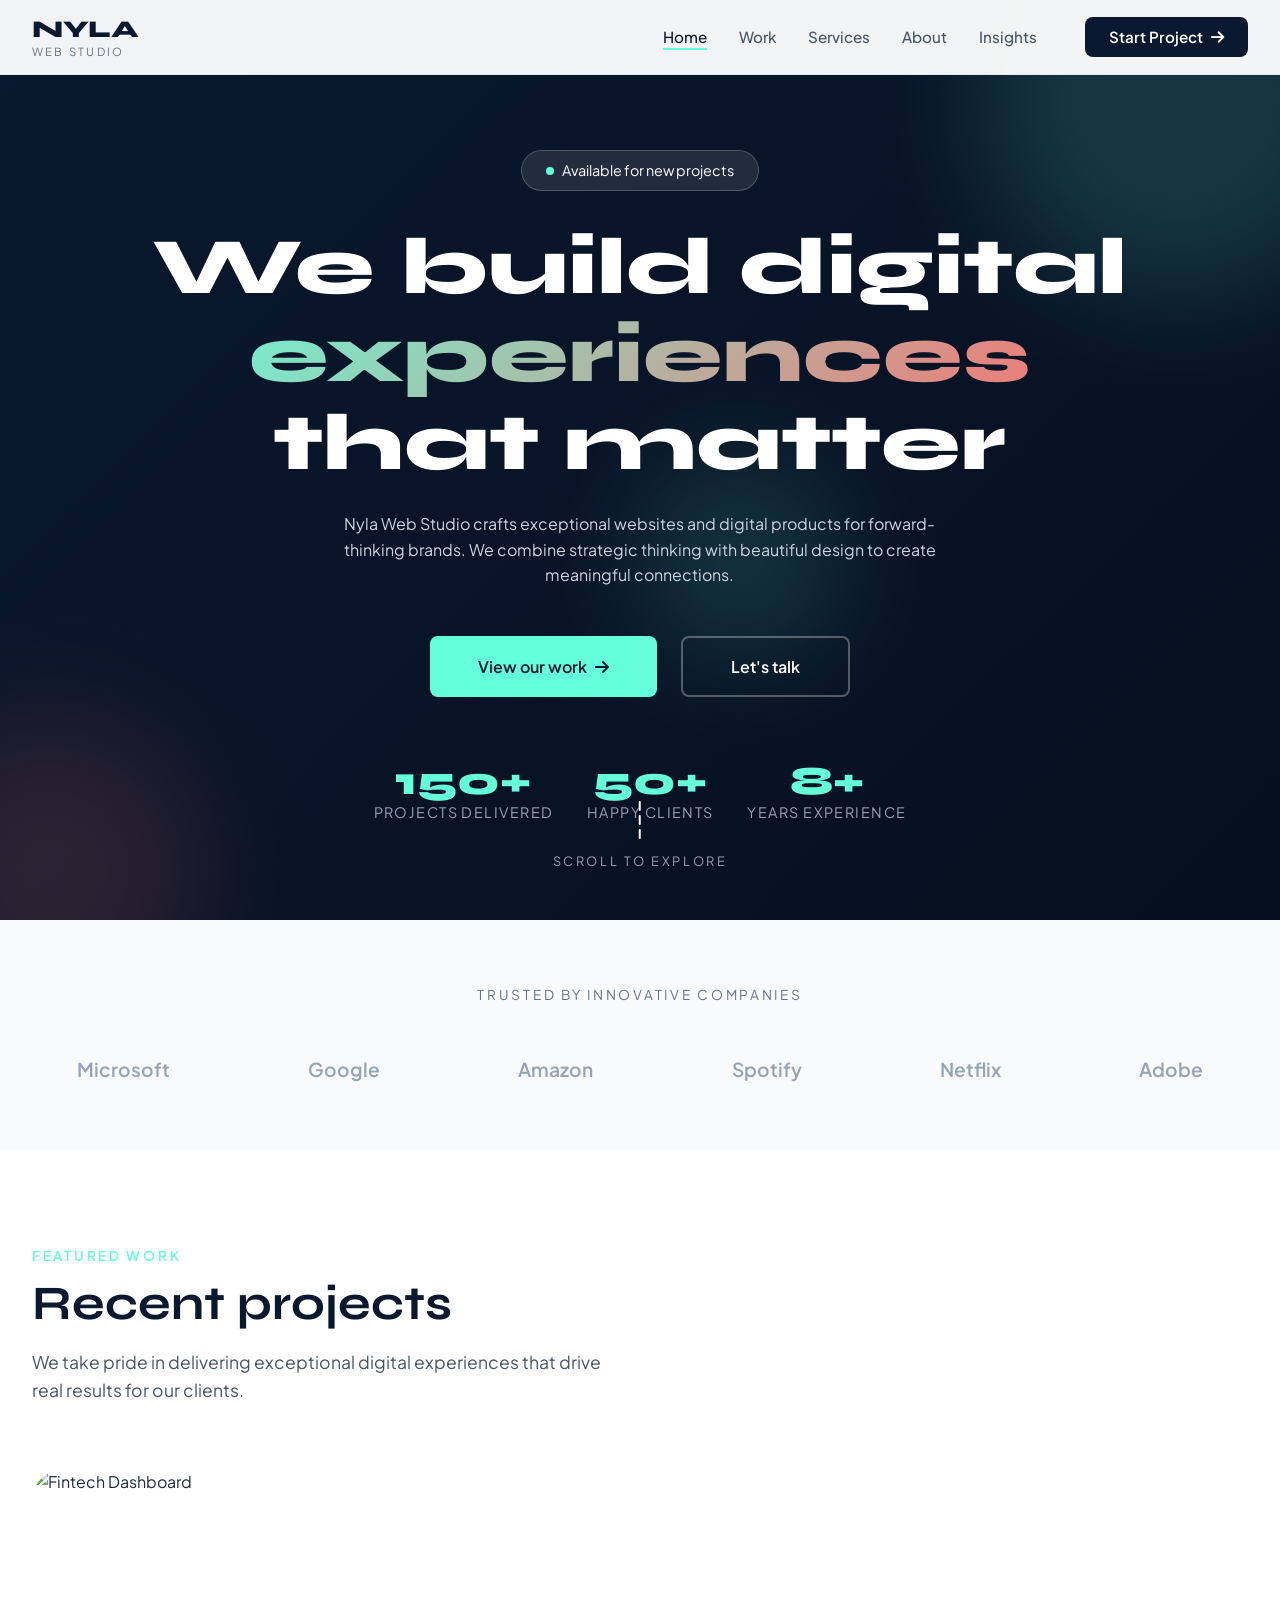
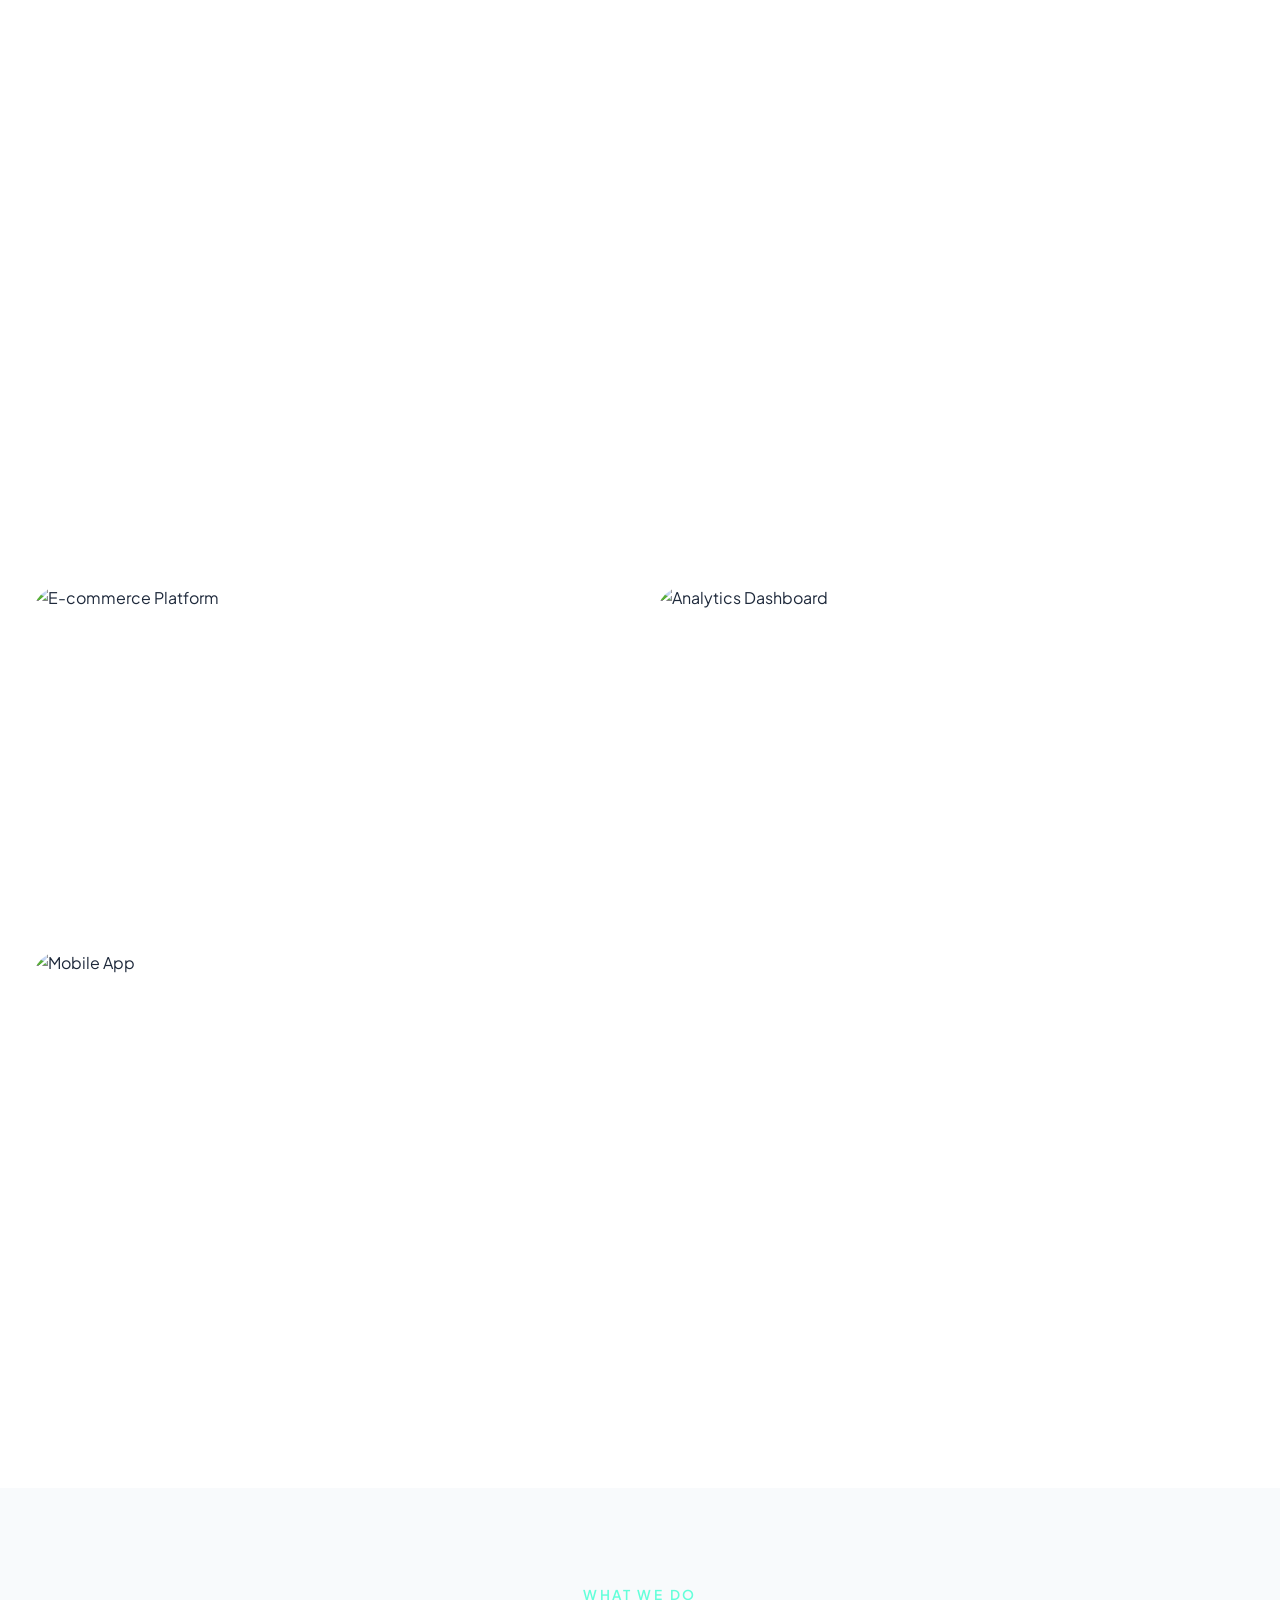
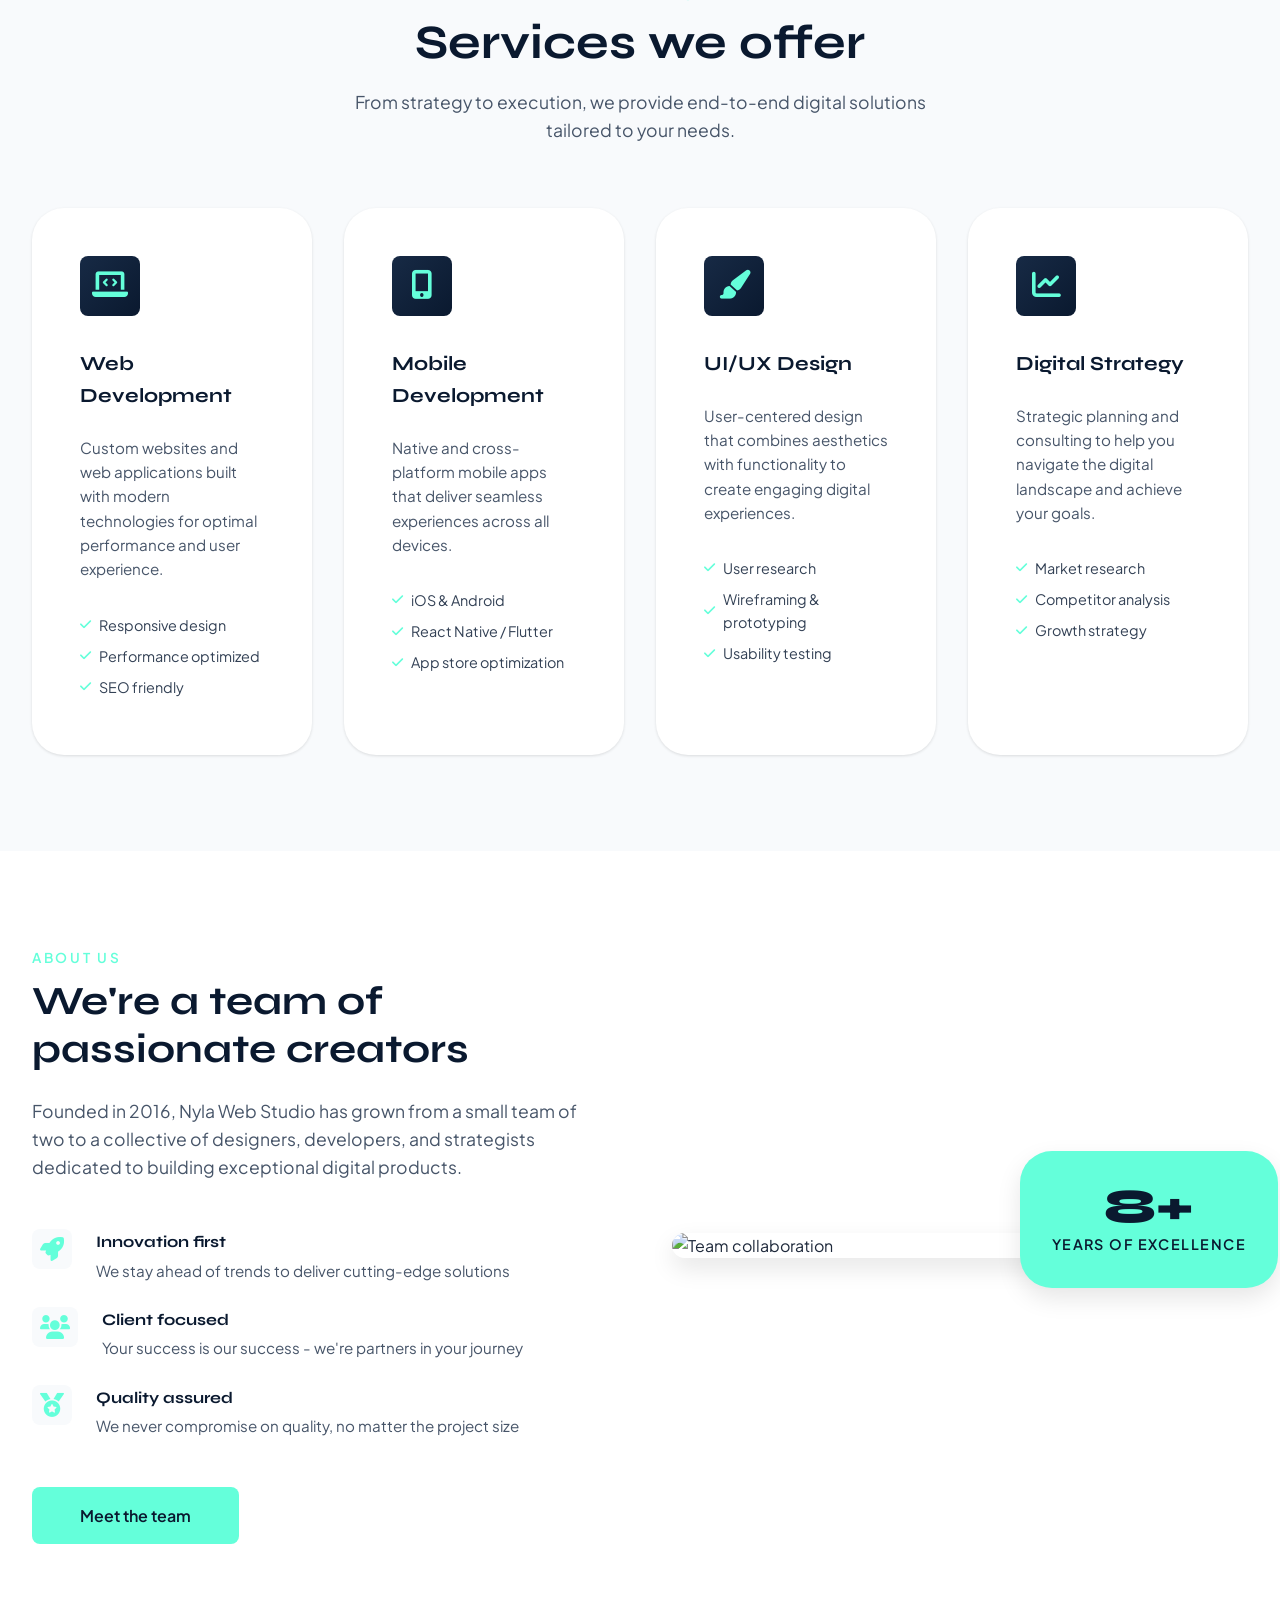
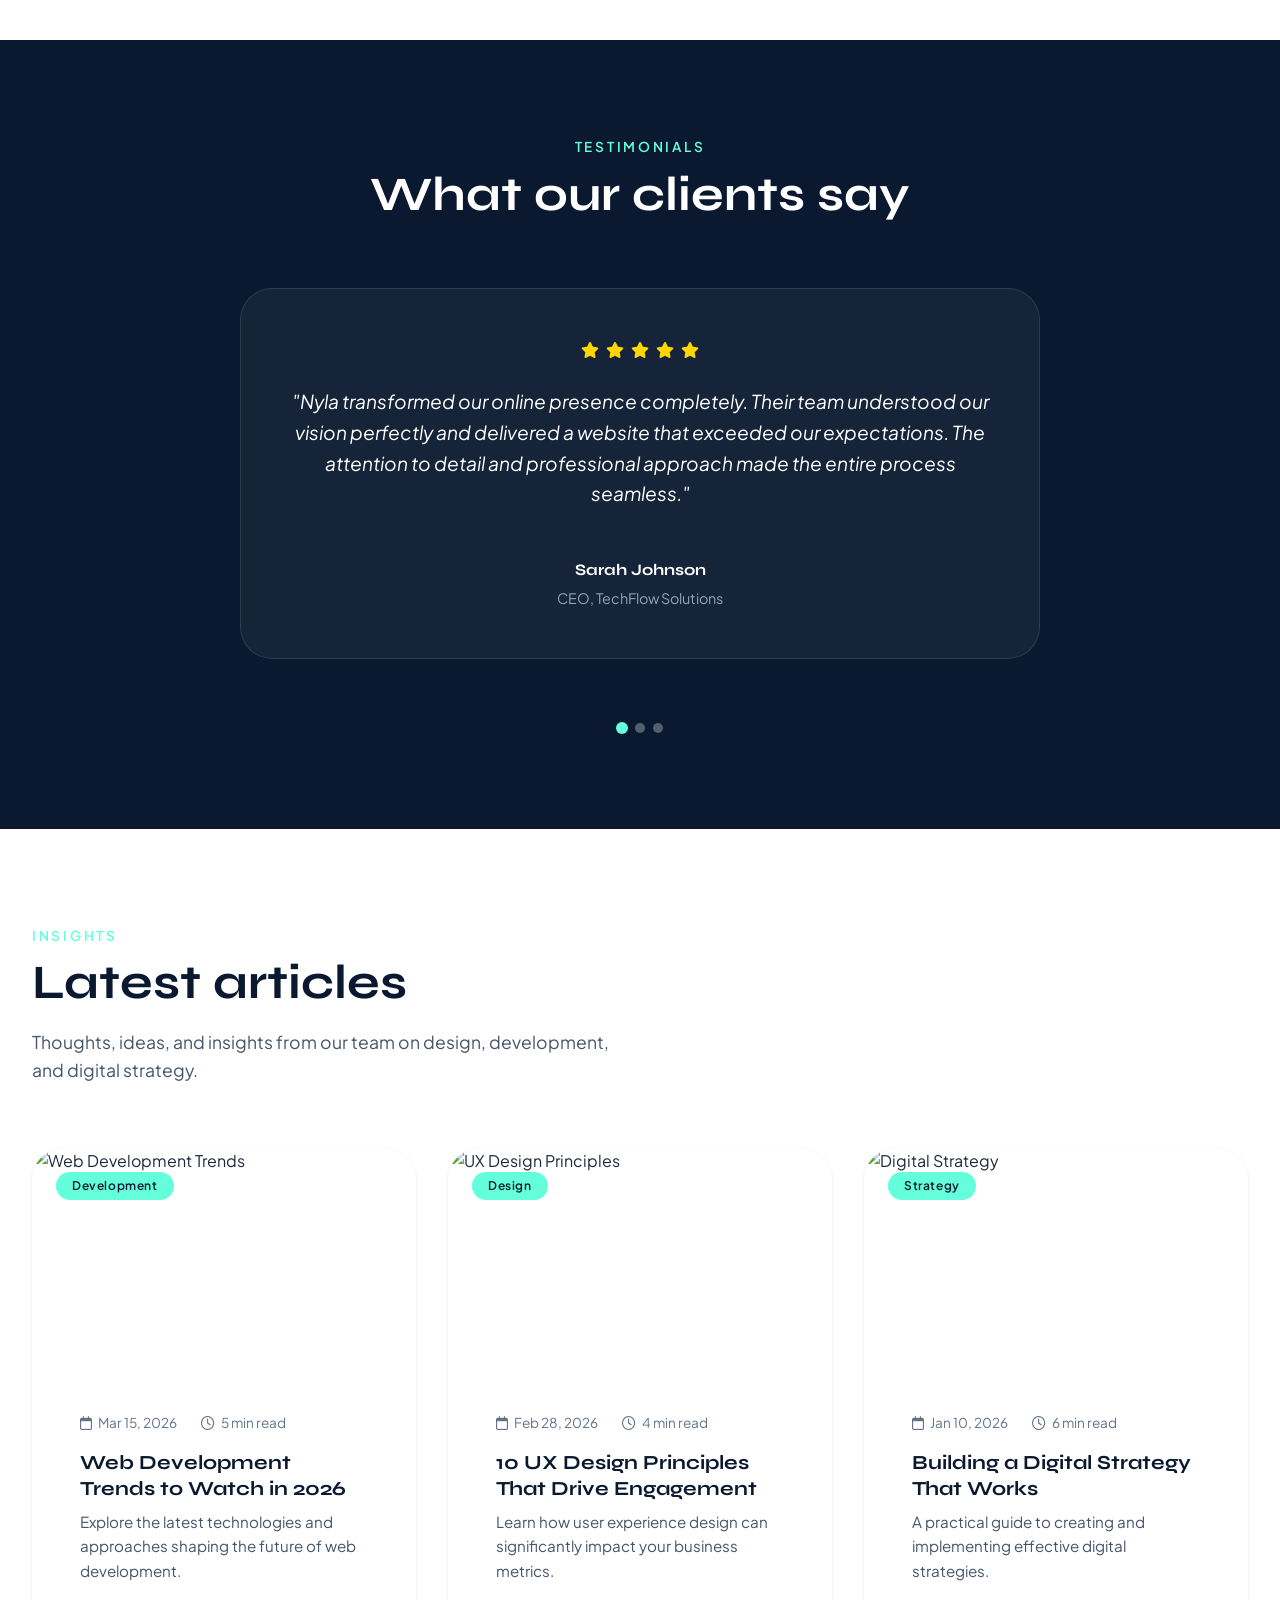
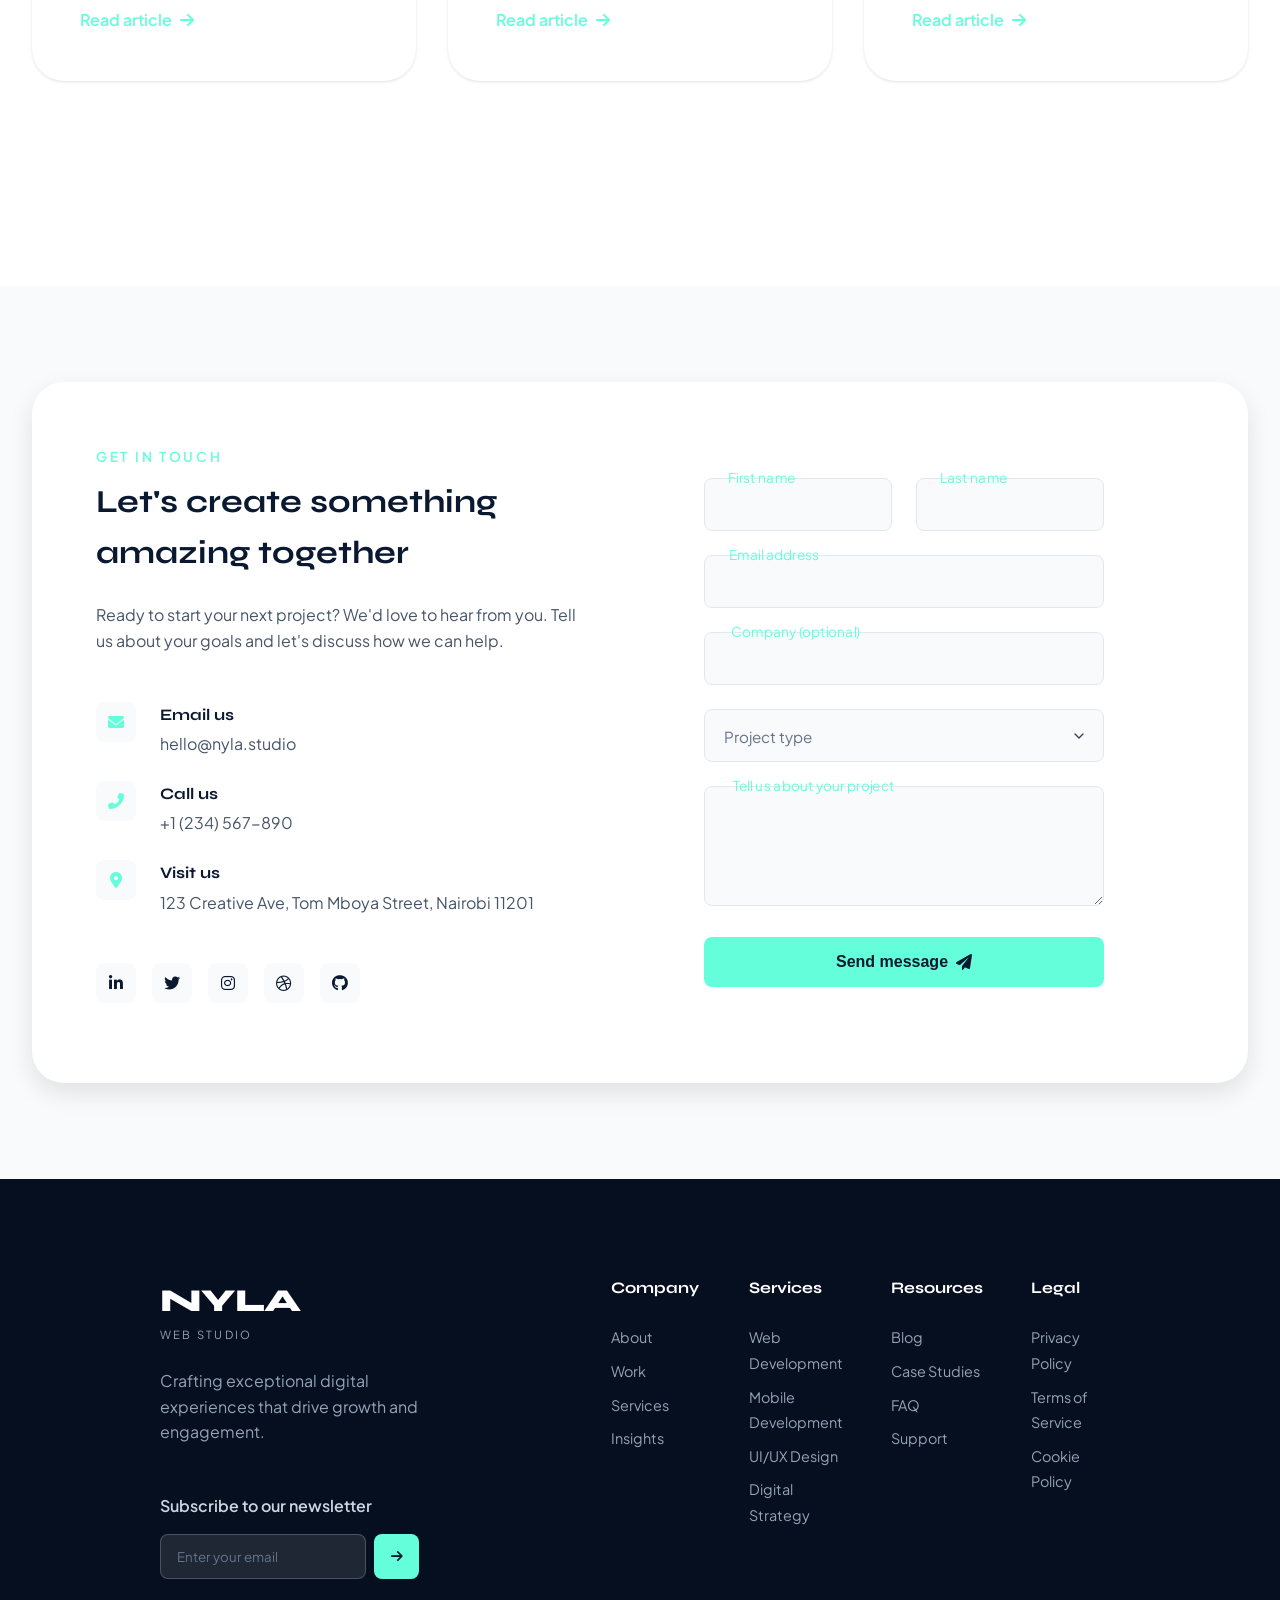
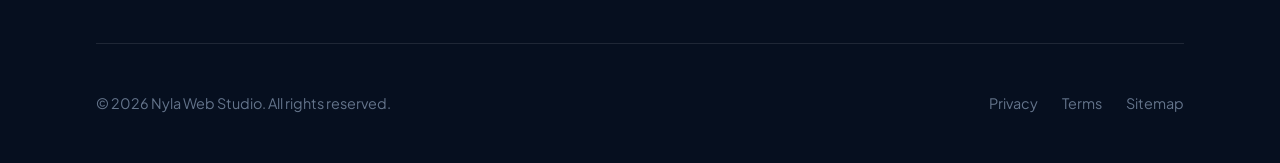
==== commit 62548c08: "Update dates and footer copyright year from 2024 to 2026 - Update copyright year in footer from 2024" ====
--- a/index.html
+++ b/index.html
@@ -457,10 +457,10 @@
                     </div>
                     <div class="insight-content">
                         <div class="insight-meta">
-                            <span><i class="far fa-calendar"></i> Mar 15, 2024</span>
+                            <span><i class="far fa-calendar"></i> Mar 15, 2026</span>
                             <span><i class="far fa-clock"></i> 5 min read</span>
                         </div>
-                        <h3 class="insight-title">Web Development Trends to Watch in 2024</h3>
+                        <h3 class="insight-title">Web Development Trends to Watch in 2026</h3>
                         <p class="insight-excerpt">Explore the latest technologies and approaches shaping the future of web development.</p>
                         <a href="#" class="insight-link">
                             Read article <i class="fas fa-arrow-right"></i>
@@ -475,7 +475,7 @@
                     </div>
                     <div class="insight-content">
                         <div class="insight-meta">
-                            <span><i class="far fa-calendar"></i> Feb 28, 2024</span>
+                            <span><i class="far fa-calendar"></i> Feb 28, 2026</span>
                             <span><i class="far fa-clock"></i> 4 min read</span>
                         </div>
                         <h3 class="insight-title">10 UX Design Principles That Drive Engagement</h3>
@@ -493,7 +493,7 @@
                     </div>
                     <div class="insight-content">
                         <div class="insight-meta">
-                            <span><i class="far fa-calendar"></i> Jan 10, 2024</span>
+                            <span><i class="far fa-calendar"></i> Jan 10, 2026</span>
                             <span><i class="far fa-clock"></i> 6 min read</span>
                         </div>
                         <h3 class="insight-title">Building a Digital Strategy That Works</h3>
@@ -681,7 +681,7 @@
             </div>
             
             <div class="footer-bottom">
-                <p>&copy; 2024 Nyla Web Studio. All rights reserved.</p>
+                <p>&copy; 2026 Nyla Web Studio. All rights reserved.</p>
                 <div class="footer-bottom-links">
                     <a href="#">Privacy</a>
                     <a href="#">Terms</a>
--- a/css/style.css
+++ b/css/style.css
@@ -55,12 +55,33 @@
    Base Styles
    ========================================================================== */
 
+html,
+body {
+    overflow-x: hidden; /* prevent horizontal scroll */
+}
+
 body {
     font-family: var(--font-primary);
     color: var(--gray-800);
     background: var(--white);
     line-height: 1.6;
-    overflow-x: hidden;
+}
+
+/* extra guard: force main wrapper not to grow beyond viewport */
+.container,
+.hero,
+.work-grid,
+.services-grid,
+.footer,
+.contact-grid {
+    max-width: 100vw;
+}
+
+/* Make images responsive by default */
+img {
+    max-width: 100%;
+    height: auto;
+    display: block;
 }
 
 html {
@@ -160,6 +181,7 @@
     display: flex;
     justify-content: space-between;
     align-items: center;
+    position: relative;
 }
 
 .nav-logo {
@@ -251,6 +273,10 @@
     flex-direction: column;
     gap: 6px;
     cursor: pointer;
+    position: relative;
+    z-index: 1001;
+    margin-left: auto;
+    order: 3;
 }
 
 .nav-toggle span {
@@ -265,28 +291,41 @@
     .nav-menu {
         position: fixed;
         top: 72px;
-        left: 0;
+        right: 0;
         width: 100%;
         background: var(--white);
         flex-direction: column;
         padding: var(--space-xl);
         gap: var(--space-lg);
-        transform: translateY(-150%);
+        transform: translateX(100%);
         opacity: 0;
         transition: var(--transition);
         box-shadow: var(--shadow-lg);
         border-bottom: 1px solid var(--gray-200);
+        max-height: calc(100vh - 72px);
+        overflow-y: auto;
     }
     
     .nav-menu.active {
-        transform: translateY(0);
+        transform: translateX(0);
         opacity: 1;
     }
     
     .nav-list {
         flex-direction: column;
-        align-items: center;
+        align-items: flex-start;
         gap: var(--space-md);
+        width: 100%;
+    }
+    
+    .nav-list li {
+        width: 100%;
+    }
+    
+    .nav-list .nav-link {
+        display: block;
+        padding: var(--space-sm) 0;
+        width: 100%;
     }
     
     .nav-toggle {
@@ -316,6 +355,7 @@
     align-items: center;
     position: relative;
     padding: var(--space-3xl) var(--space-lg);
+    padding-top: 150px;
     background: linear-gradient(135deg, var(--primary) 0%, var(--primary-dark) 100%);
     color: var(--white);
     overflow: hidden;
@@ -370,11 +410,13 @@
 }
 
 .hero-content {
-    max-width: 800px;
+    max-width: 90%;
+    width: 100%;
     margin: 0 auto;
     text-align: center;
     position: relative;
     z-index: 10;
+    padding: 0 var(--space-md);
 }
 
 .hero-badge {
@@ -400,10 +442,12 @@
 
 .hero-title {
     font-family: var(--font-display);
-    font-size: clamp(2.5rem, 8vw, 5rem);
+    font-size: clamp(2rem, 8vw, 5rem);
     line-height: 1.1;
     margin-bottom: var(--space-md);
     font-weight: 800;
+    word-wrap: break-word;
+    overflow-wrap: break-word;
 }
 
 .title-line {
@@ -507,13 +551,16 @@
 .hero-stats {
     display: flex;
     justify-content: center;
-    gap: var(--space-2xl);
+    gap: var(--space-lg);
     animation: fadeUp 1s ease 1.2s forwards;
     opacity: 0;
+    flex-wrap: wrap;
 }
 
 .stat-item {
     text-align: center;
+    flex: 0 1 auto;
+    min-width: 130px;
 }
 
 .stat-number {
@@ -760,7 +807,7 @@
 
 .services-grid {
     display: grid;
-    grid-template-columns: repeat(4, 1fr);
+    grid-template-columns: repeat(auto-fit, minmax(240px, 1fr));
     gap: var(--space-lg);
     margin-top: var(--space-xl);
 }
@@ -1145,6 +1192,13 @@
     padding: var(--space-2xl);
     border-radius: var(--radius-lg);
     box-shadow: var(--shadow-lg);
+    /* add inner padding to prevent inputs touching edges */
+    padding-right: var(--space-3xl);
+}
+
+/* ensure form itself has breathing room on all screens */
+.contact-form {
+    padding: var(--space-lg) var(--space-xl);
 }
 
 .contact-title {
@@ -1342,7 +1396,13 @@
 .footer {
     background: var(--primary-dark);
     color: var(--white);
-    padding: var(--space-3xl) 0 var(--space-xl);
+    /* more generous horizontal padding for breathing room */
+    padding: var(--space-3xl) var(--space-2xl) var(--space-xl);
+}
+
+/* Ensure footer columns have internal padding to prevent crowding */
+.footer-grid > * {
+    padding: 0 var(--space-2xl);
 }
 
 .footer-grid {
@@ -1502,6 +1562,22 @@
     .hero-cta {
         flex-direction: column;
     }
+
+    /* footer stacks on smaller screens and increases padding */
+    .footer-grid {
+        grid-template-columns: 1fr;
+        gap: var(--space-xl);
+    }
+    .footer {
+        padding: var(--space-3xl) var(--space-lg) var(--space-xl);
+    }
+    .footer-links {
+        grid-template-columns: repeat(2, 1fr);
+        gap: var(--space-lg);
+    }
+    .footer-column a {
+        font-size: 1rem;
+    }
     
     .work-grid {
         grid-template-columns: 1fr;
@@ -1544,19 +1620,193 @@
     .stat-item {
         flex: 1 1 calc(50% - var(--space-lg));
     }
+
+    /* Services cards smaller padding + icon size */
+    .services-grid {
+        gap: var(--space-md);
+        /* Force single column on tablet widths to avoid overlap */
+        grid-template-columns: 1fr;
+        align-items: start;
+    }
+
+    .service-card {
+        padding: var(--space-lg);
+        width: 100%;
+        box-sizing: border-box;
+        margin: 0;
+    }
+
+    .service-icon {
+        width: 48px;
+        height: 48px;
+    }
+
+    .service-icon i {
+        font-size: 1.4rem;
+    }
+
+    /* Make contact form rows stack on tablets */
+    .form-row {
+        grid-template-columns: 1fr;
+    }
+
+    /* Navigation adjustments for mobile layout */
+    .nav-menu {
+        left: 0;
+        right: 0;
+        width: 100%;
+    }
+
+    .nav-list {
+        gap: var(--space-md);
+    }
+}
+
+@media (max-width: 640px) {
+    /* Hero section mobile optimization */
+    .hero {
+        padding: 1.5rem 1rem;
+        padding-top: 120px;
+        min-height: auto;
+    }
+
+    .hero-shape-1 {
+        width: 150px;
+        height: 150px;
+        top: -50px;
+        right: -50px;
+        filter: blur(30px);
+    }
+
+    .hero-shape-2 {
+        width: 120px;
+        height: 120px;
+        bottom: -50px;
+        left: -50px;
+        filter: blur(30px);
+    }
+
+    .hero-shape-3 {
+        width: 100px;
+        height: 100px;
+        top: 50%;
+        left: 50%;
+        transform: translate(-50%, -50%);
+        filter: blur(30px);
+    }
+
+    .hero-title {
+        font-size: clamp(1.75rem, 6vw, 3rem);
+    }
+
+    .hero-description {
+        font-size: 1rem;
+        margin: 0 auto var(--space-lg);
+    }
+
+    .hero-cta {
+        flex-direction: column;  
+        gap: var(--space-md);
+    }
+
+    .hero-cta a {
+        width: 100%;
+        justify-content: center;
+    }
+
+    .hero-stats {
+        gap: var(--space-md);
+        padding: 0 var(--space-sm);
+    }
+
+    .stat-item {
+        flex: 0 1 calc(50% - var(--space-sm));
+        min-width: 100px;
+    }
+
+    .stat-number {
+        font-size: 2rem;
+    }
+
+    .stat-label {
+        font-size: 0.8rem;
+    }
+
+    .hero-scroll {
+        display: none;
+    }
+
+    .trusted-logos {
+        gap: var(--space-md);
+    }
 }
 
 @media (max-width: 480px) {
     .form-row {
         grid-template-columns: 1fr;
     }
-    
+
+    /* footer full-width column stack */
+    .footer-grid {
+        grid-template-columns: 1fr;
+        gap: var(--space-xl);
+    }
     .footer-links {
         grid-template-columns: 1fr;
+        gap: var(--space-lg);
+    }
+    .footer {
+        padding: var(--space-3xl) var(--space-lg) var(--space-xl);
+    }
+    .footer-column {
+        margin-bottom: var(--space-lg);
     }
     
     .footer-bottom {
         flex-direction: column;
         text-align: center;
     }
+
+    /* Navigation on small screens */
+    .nav-container {
+        padding: var(--space-sm) var(--space-md);
+    }
+    
+    .logo-text {
+        font-size: 1.25rem;
+    }
+    
+    .logo-tagline {
+        font-size: 0.65rem;
+    }
+
+    .nav-menu {
+        padding: var(--space-lg) var(--space-md);
+    }
+
+    .nav-cta {
+        width: 100%;
+        justify-content: center;
+        font-size: 0.9rem;
+    }
+
+    /* Further tighten service card styles on small phones */
+    .services-grid {
+        grid-template-columns: 1fr;
+        gap: var(--space-md);
+    }
+
+    .service-card {
+        padding: var(--space-md);
+    }
+
+    /* Contact grid stacks cleanly */
+    .contact-grid {
+        grid-template-columns: 1fr;
+        padding: var(--space-lg);
+    }
+
+    .contact {
+        padding: var(--space-xl) 0;
+    }
 }
